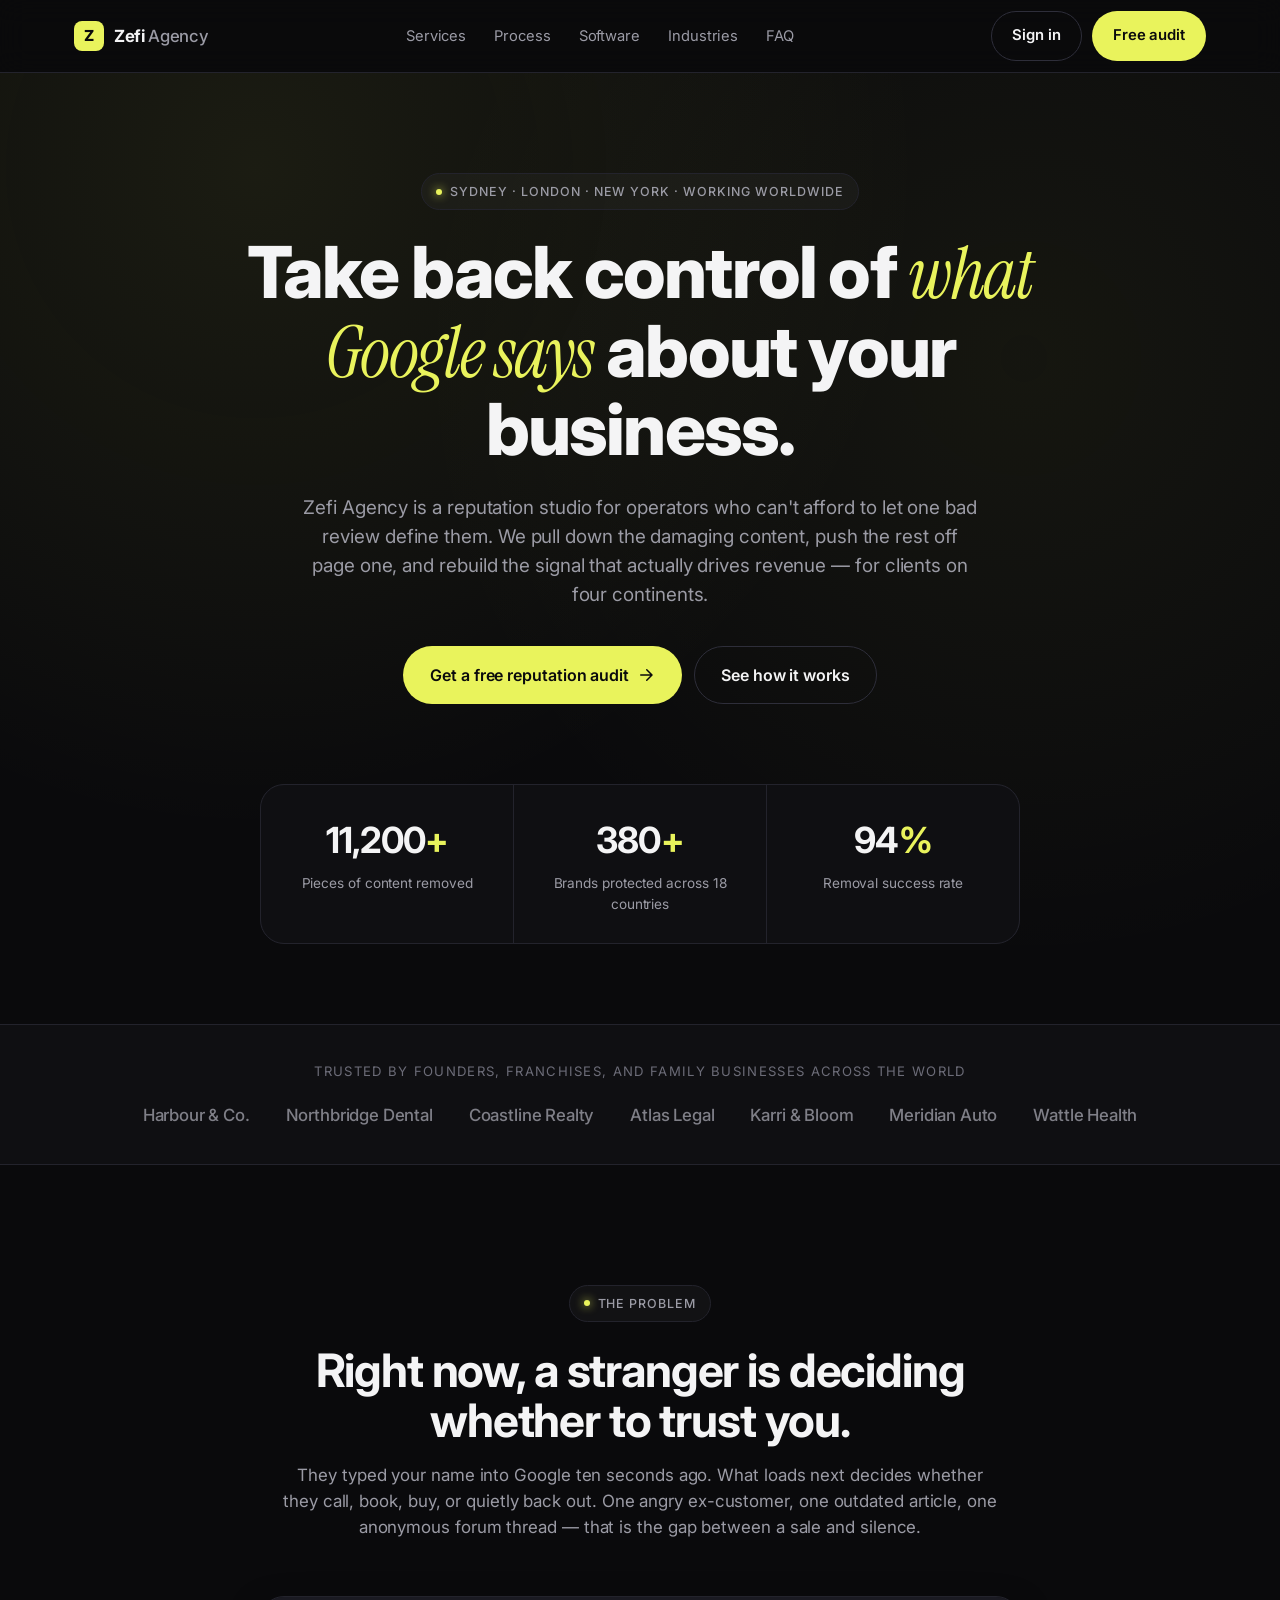
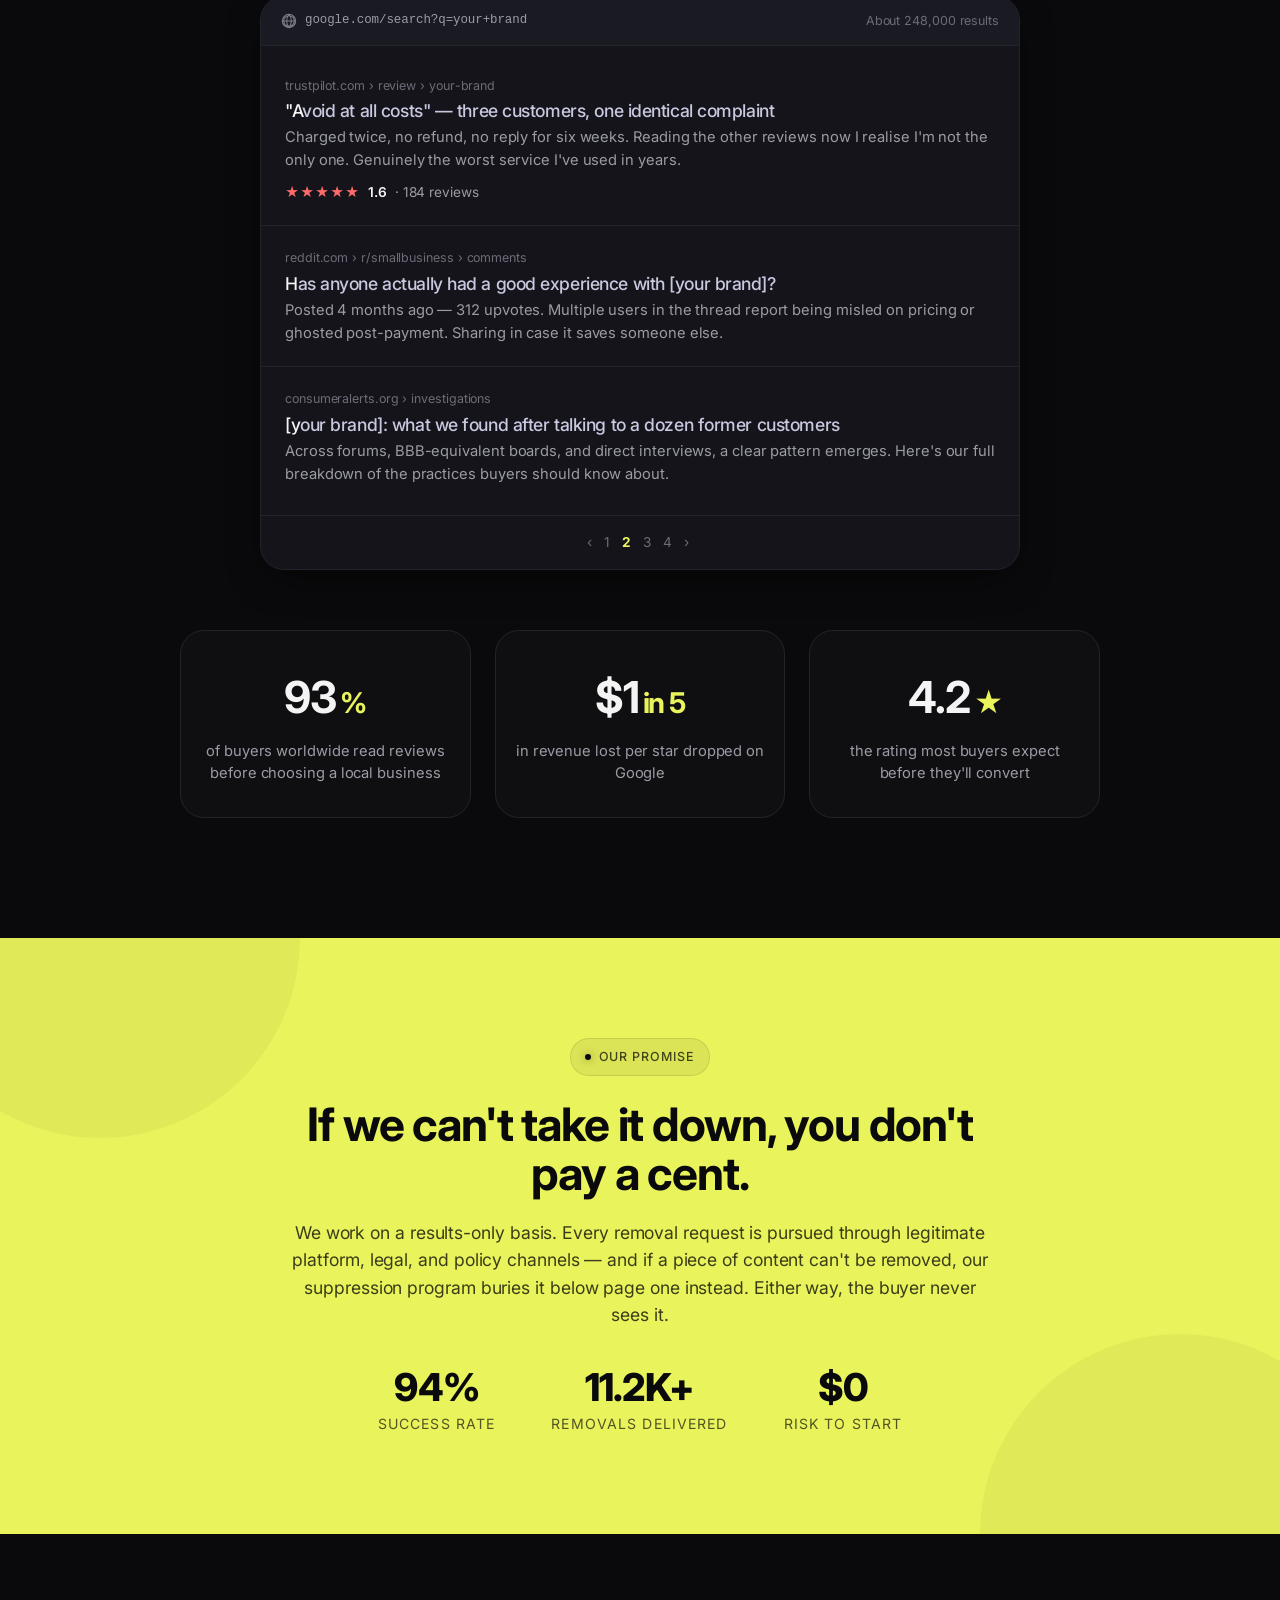
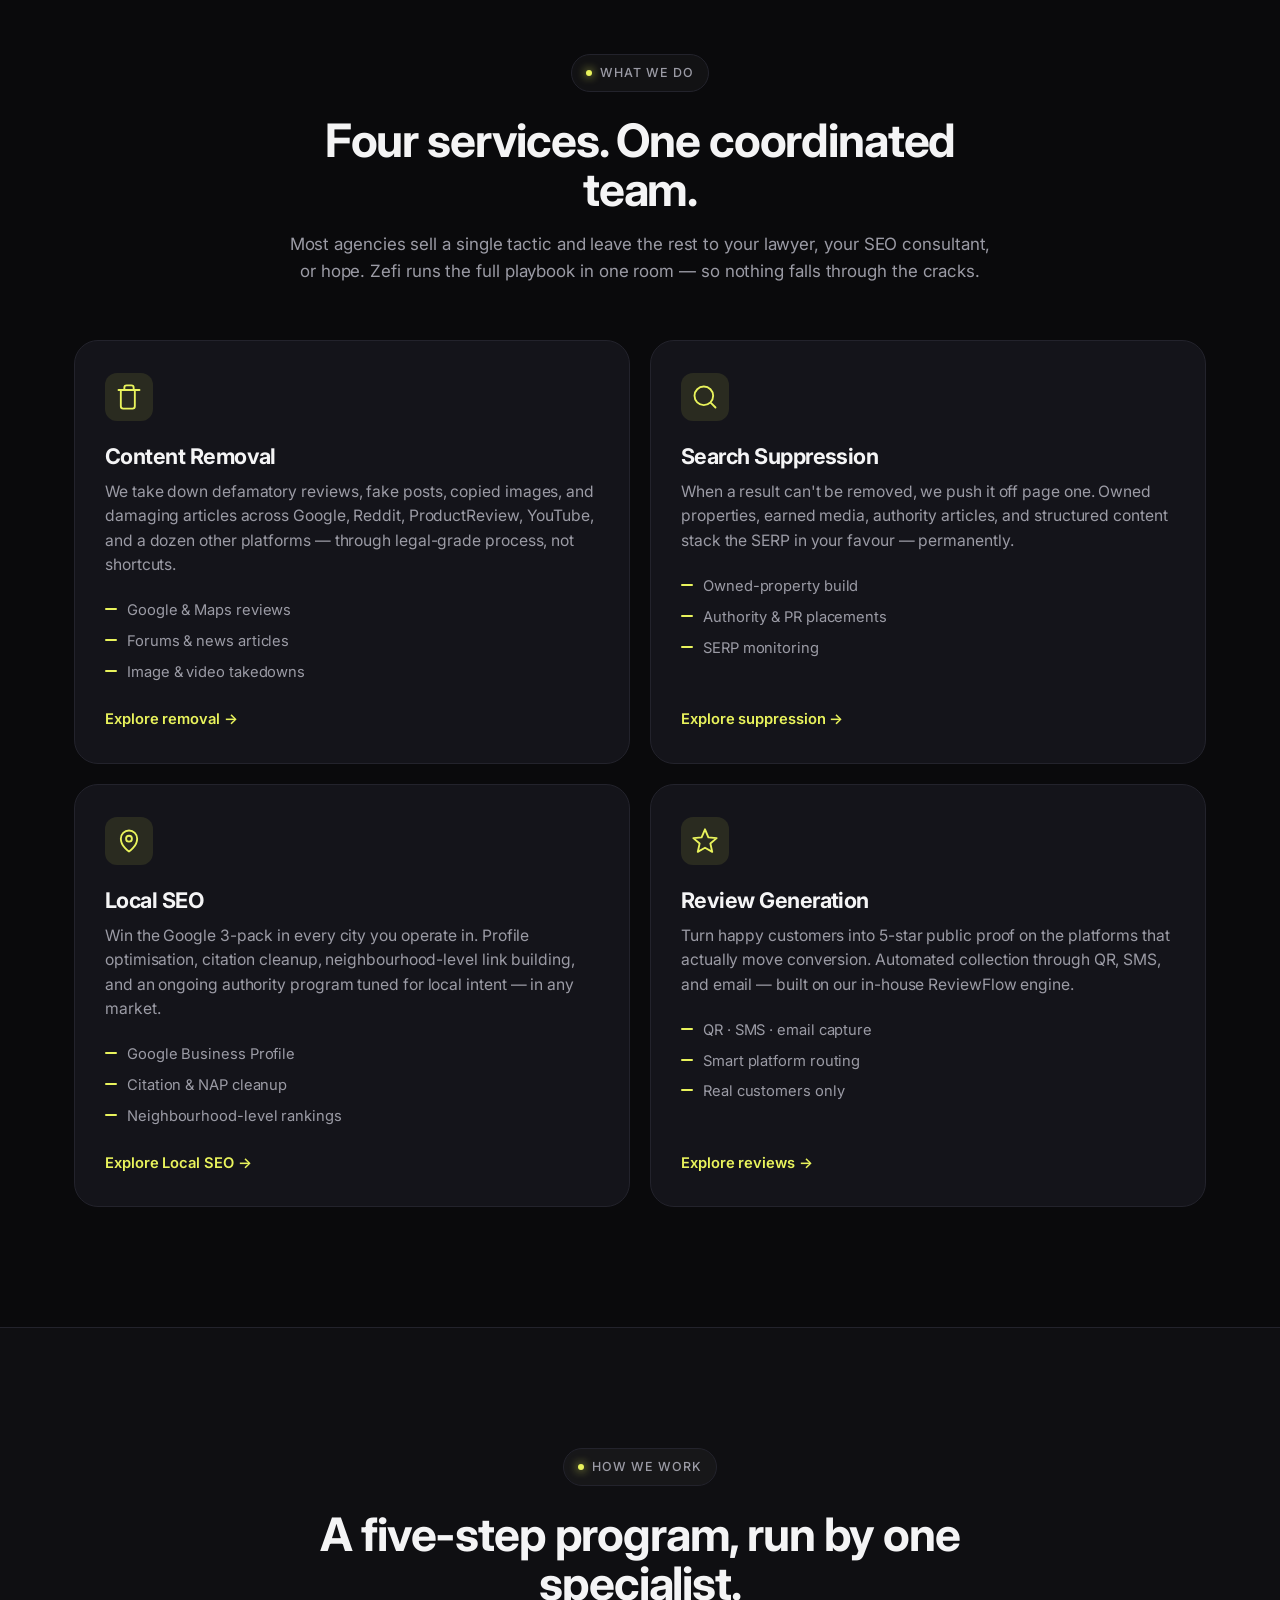
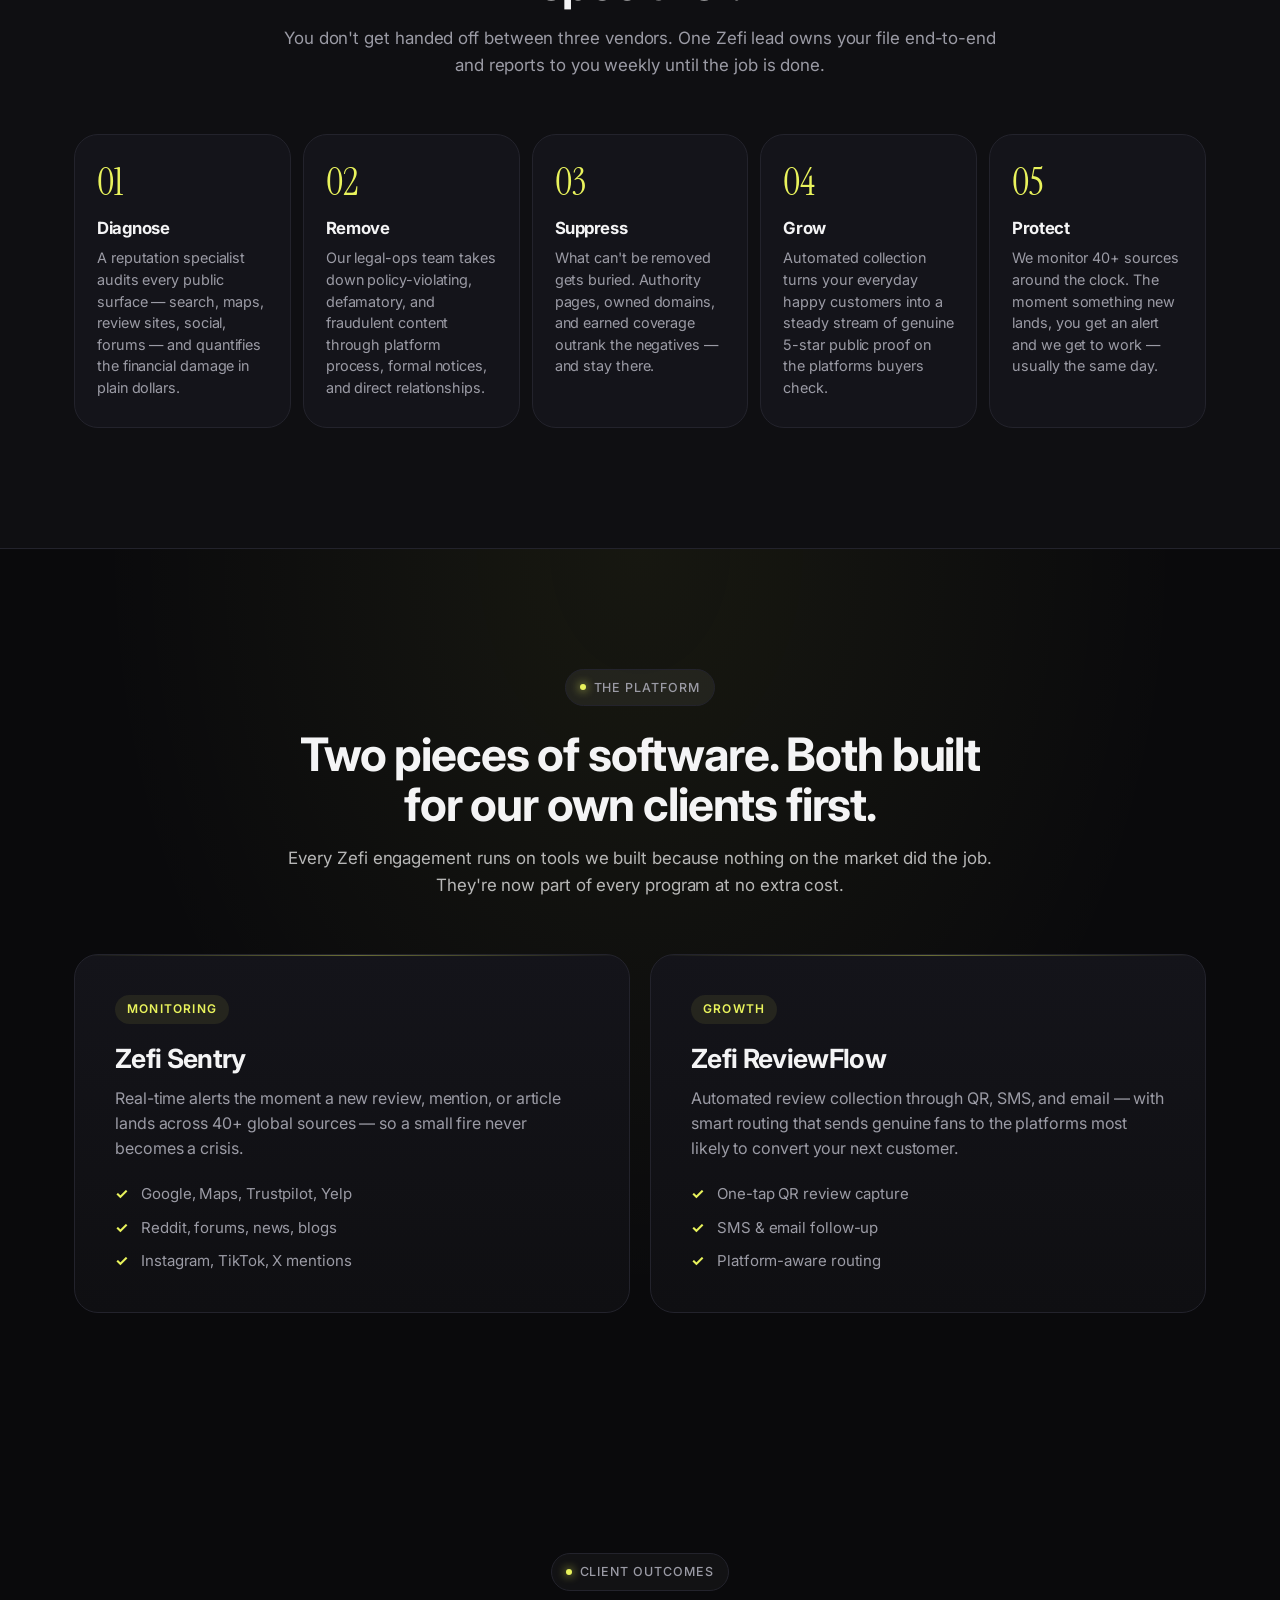
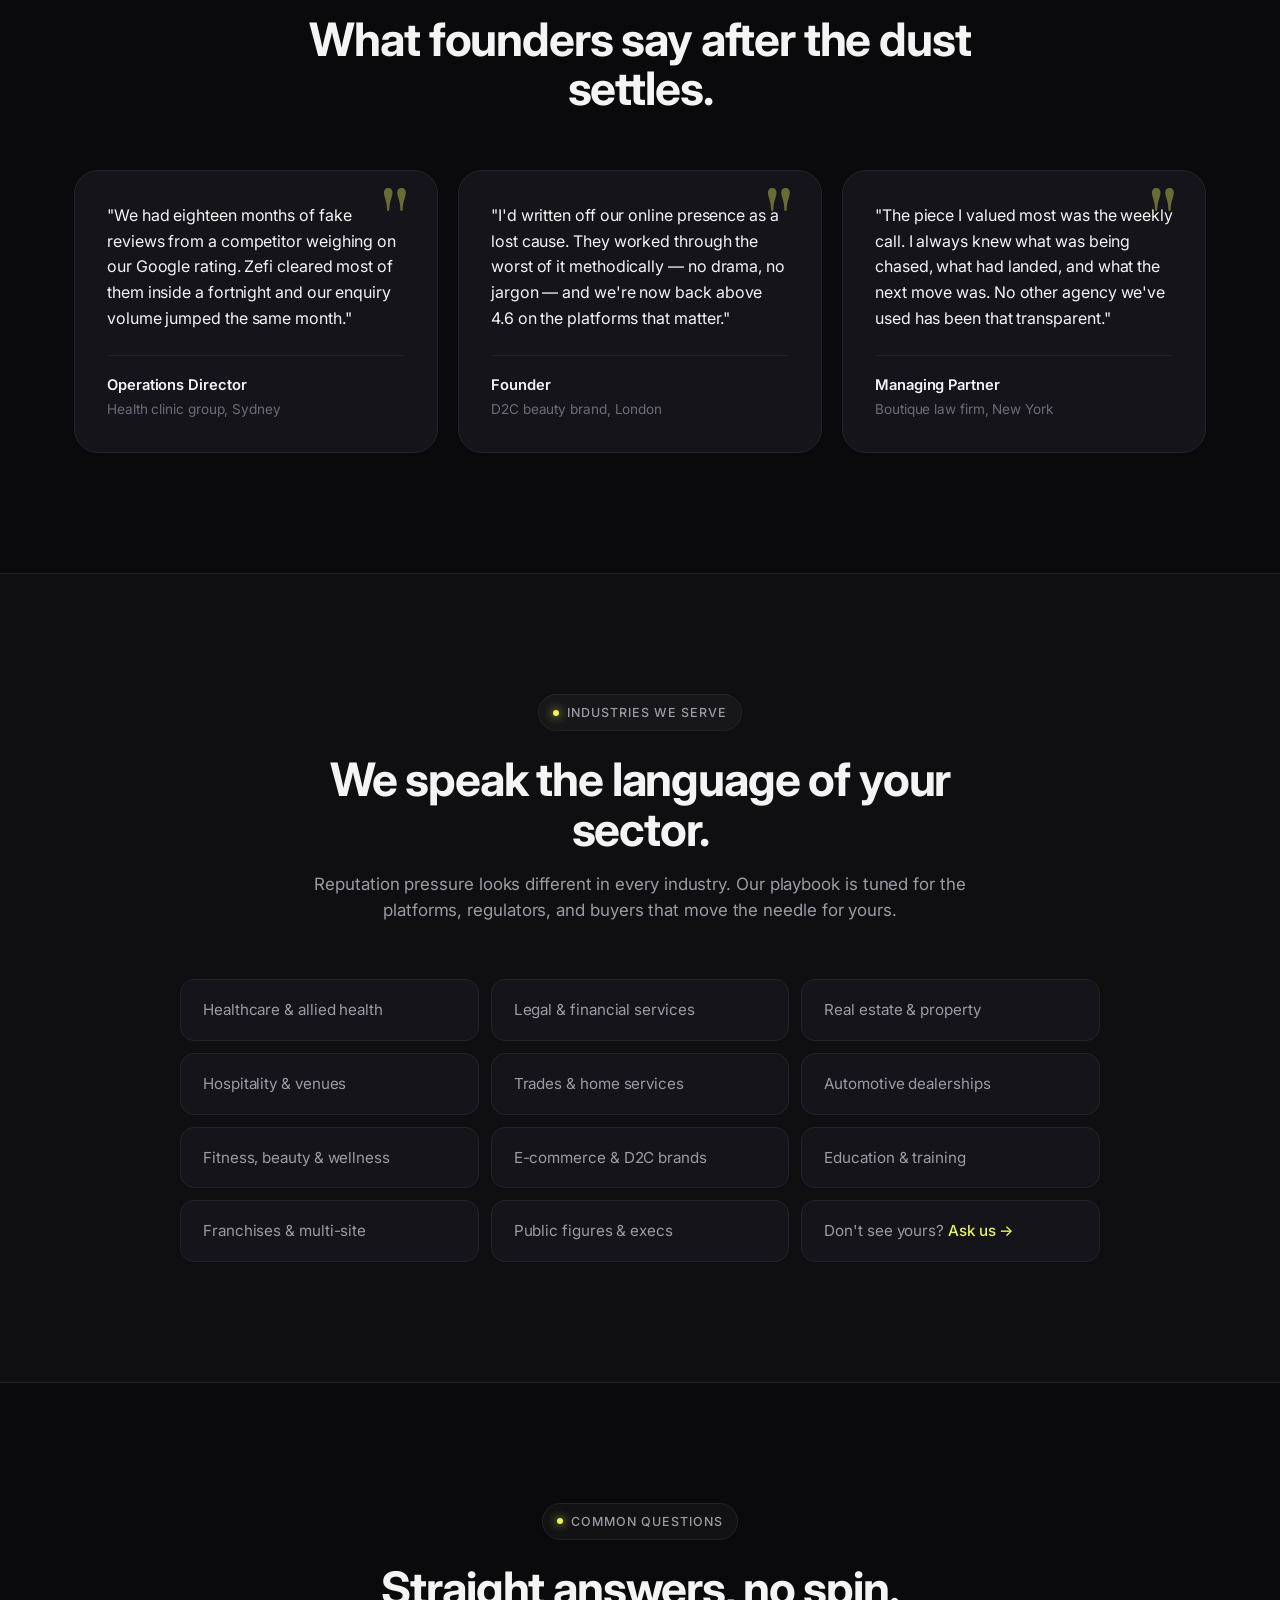
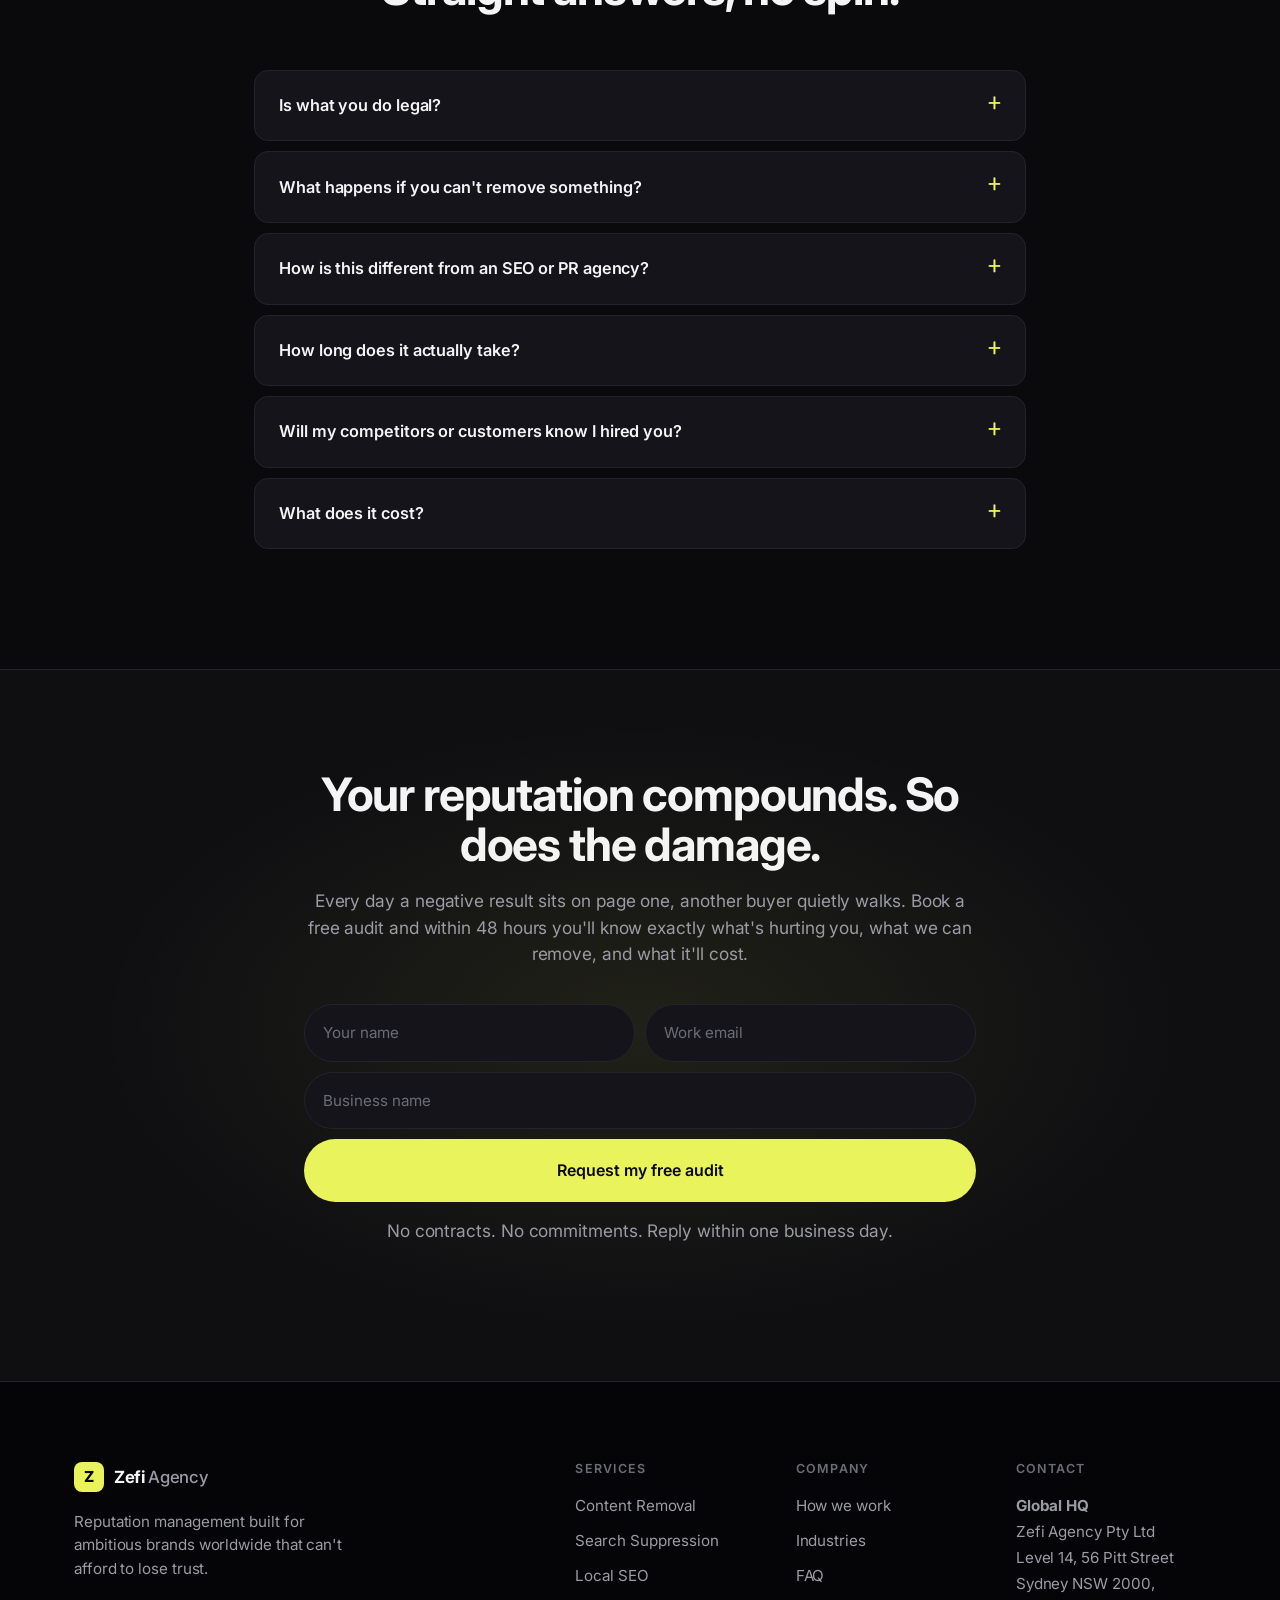
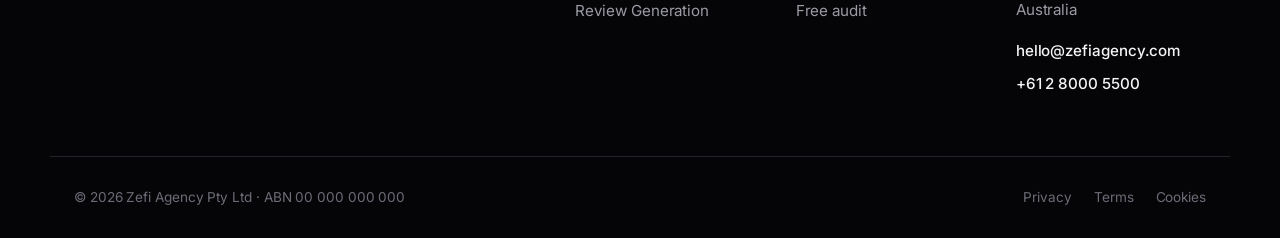
==== index.html @ 8298fd1f "Initial commit: Zefi Agency landing page Co-authored-by: Cursor <cursoragent@cursor.com>" ====
<!DOCTYPE html>
<html lang="en">
<head>
  <meta charset="UTF-8" />
  <meta name="viewport" content="width=device-width, initial-scale=1.0" />
  <title>Zefi Agency — Online Reputation Management Worldwide</title>
  <meta name="description" content="Zefi Agency removes harmful content, suppresses negative search results, and helps brands worldwide grow the trust that drives revenue. Sydney HQ, global reach." />
  <meta property="og:title" content="Zefi Agency — Reputation Management" />
  <meta property="og:description" content="Remove. Suppress. Grow. Reputation management built for ambitious brands worldwide." />
  <meta name="theme-color" content="#0b0b0d" />
  <link rel="icon" type="image/svg+xml" href="data:image/svg+xml,%3Csvg xmlns='http://www.w3.org/2000/svg' viewBox='0 0 100 100'%3E%3Crect width='100' height='100' rx='22' fill='%23E9F35C'/%3E%3Ctext x='50%25' y='58%25' text-anchor='middle' font-family='Inter,Arial' font-size='58' font-weight='800' fill='%230b0b0d'%3EZ%3C/text%3E%3C/svg%3E" />
  <link rel="preconnect" href="https://fonts.googleapis.com" />
  <link rel="preconnect" href="https://fonts.gstatic.com" crossorigin />
  <link href="https://fonts.googleapis.com/css2?family=Inter:wght@300;400;500;600;700;800;900&family=Instrument+Serif:ital@0;1&display=swap" rel="stylesheet" />
  <link rel="stylesheet" href="styles.css" />
</head>
<body>

  <!-- ============== NAV ============== -->
  <header class="nav">
    <div class="container nav__inner">
      <a href="#top" class="brand" aria-label="Zefi Agency home">
        <span class="brand__mark">Z</span>
        <span class="brand__name">Zefi <span>Agency</span></span>
      </a>
      <nav class="nav__links" aria-label="Primary">
        <a href="#services">Services</a>
        <a href="#process">Process</a>
        <a href="#software">Software</a>
        <a href="#industries">Industries</a>
        <a href="#faq">FAQ</a>
      </nav>
      <div class="nav__cta">
        <a href="#audit" class="btn btn--ghost">Sign in</a>
        <a href="#audit" class="btn btn--primary">Free audit</a>
      </div>
      <button class="nav__burger" aria-label="Open menu" id="burger">
        <span></span><span></span><span></span>
      </button>
    </div>
  </header>

  <!-- ============== HERO ============== -->
  <section id="top" class="hero">
    <div class="hero__bg" aria-hidden="true"></div>
    <div class="container hero__inner">
      <div class="eyebrow">
        <span class="dot"></span> Sydney · London · New York · Working worldwide
      </div>
      <h1 class="hero__title">
        Take back control of <em>what Google says</em> about your business.
      </h1>
      <p class="hero__sub">
        Zefi Agency is a reputation studio for operators who can't afford to
        let one bad review define them. We pull down the damaging content,
        push the rest off page one, and rebuild the signal that actually
        drives revenue — for clients on four continents.
      </p>
      <div class="hero__ctas">
        <a href="#audit" class="btn btn--primary btn--lg">
          Get a free reputation audit
          <svg width="18" height="18" viewBox="0 0 24 24" fill="none"><path d="M5 12h14M13 5l7 7-7 7" stroke="currentColor" stroke-width="2" stroke-linecap="round" stroke-linejoin="round"/></svg>
        </a>
        <a href="#process" class="btn btn--ghost btn--lg">See how it works</a>
      </div>

      <div class="hero__stats">
        <div class="stat">
          <div class="stat__num">11,200<span>+</span></div>
          <div class="stat__label">Pieces of content removed</div>
        </div>
        <div class="stat">
          <div class="stat__num">380<span>+</span></div>
          <div class="stat__label">Brands protected across 18 countries</div>
        </div>
        <div class="stat">
          <div class="stat__num">94<span>%</span></div>
          <div class="stat__label">Removal success rate</div>
        </div>
      </div>
    </div>
  </section>

  <!-- ============== TRUST BAR ============== -->
  <section class="logos" aria-label="Featured clients">
    <div class="container">
      <p class="logos__label">Trusted by founders, franchises, and family businesses across the world</p>
      <div class="logos__row">
        <span>Harbour &amp; Co.</span>
        <span>Northbridge Dental</span>
        <span>Coastline Realty</span>
        <span>Atlas Legal</span>
        <span>Karri &amp; Bloom</span>
        <span>Meridian Auto</span>
        <span>Wattle Health</span>
      </div>
    </div>
  </section>

  <!-- ============== PROBLEM ============== -->
  <section class="problem">
    <div class="container">
      <div class="section-head">
        <div class="eyebrow"><span class="dot"></span> The problem</div>
        <h2>Right now, a stranger is deciding whether to trust you.</h2>
        <p class="section-head__sub">
          They typed your name into Google ten seconds ago. What loads next
          decides whether they call, book, buy, or quietly back out. One angry
          ex-customer, one outdated article, one anonymous forum thread — that
          is the gap between a sale and silence.
        </p>
      </div>

      <!-- Mock Google search card -->
      <div class="serp" role="img" aria-label="Mock Google search result">
        <div class="serp__bar">
          <div class="serp__url">
            <svg width="16" height="16" viewBox="0 0 24 24" fill="none"><path d="M12 2a10 10 0 100 20 10 10 0 000-20zm0 18a8 8 0 110-16 8 8 0 010 16zM2 12h20M12 2a16 16 0 010 20M12 2a16 16 0 000 20" stroke="#7d7d85" stroke-width="1.6"/></svg>
            google.com/search?q=your+brand
          </div>
          <div class="serp__count">About 248,000 results</div>
        </div>
        <ul class="serp__results">
          <li>
            <div class="serp__crumb">trustpilot.com › review › your-brand</div>
            <h4 class="serp__title">"Avoid at all costs" — three customers, one identical complaint</h4>
            <p class="serp__snippet">Charged twice, no refund, no reply for six weeks. Reading the other reviews now I realise I'm not the only one. Genuinely the worst service I've used in years.</p>
            <div class="serp__rating">
              <span class="stars">★★★★★</span>
              <span class="rating">1.6</span>
              <span>· 184 reviews</span>
            </div>
          </li>
          <li>
            <div class="serp__crumb">reddit.com › r/smallbusiness › comments</div>
            <h4 class="serp__title">Has anyone actually had a good experience with [your brand]?</h4>
            <p class="serp__snippet">Posted 4 months ago — 312 upvotes. Multiple users in the thread report being misled on pricing or ghosted post-payment. Sharing in case it saves someone else.</p>
          </li>
          <li>
            <div class="serp__crumb">consumeralerts.org › investigations</div>
            <h4 class="serp__title">[your brand]: what we found after talking to a dozen former customers</h4>
            <p class="serp__snippet">Across forums, BBB-equivalent boards, and direct interviews, a clear pattern emerges. Here's our full breakdown of the practices buyers should know about.</p>
          </li>
        </ul>
        <div class="serp__pager">‹ 1 <strong>2</strong> 3 4 ›</div>
      </div>

      <div class="problem__facts">
        <div class="fact">
          <div class="fact__num">93<span>%</span></div>
          <div class="fact__label">of buyers worldwide read reviews before choosing a local business</div>
        </div>
        <div class="fact">
          <div class="fact__num">$1<span>in 5</span></div>
          <div class="fact__label">in revenue lost per star dropped on Google</div>
        </div>
        <div class="fact">
          <div class="fact__num">4.2<span>★</span></div>
          <div class="fact__label">the rating most buyers expect before they'll convert</div>
        </div>
      </div>
    </div>
  </section>

  <!-- ============== GUARANTEE ============== -->
  <section class="guarantee">
    <div class="container guarantee__inner">
      <div class="eyebrow eyebrow--light"><span class="dot"></span> Our promise</div>
      <h2>If we can't take it down, you don't pay a cent.</h2>
      <p>
        We work on a results-only basis. Every removal request is pursued
        through legitimate platform, legal, and policy channels — and if a
        piece of content can't be removed, our suppression program buries it
        below page one instead. Either way, the buyer never sees it.
      </p>
      <div class="guarantee__stats">
        <div><strong>94%</strong><span>Success rate</span></div>
        <div><strong>11.2K+</strong><span>Removals delivered</span></div>
        <div><strong>$0</strong><span>Risk to start</span></div>
      </div>
    </div>
  </section>

  <!-- ============== SERVICES ============== -->
  <section id="services" class="services">
    <div class="container">
      <div class="section-head">
        <div class="eyebrow"><span class="dot"></span> What we do</div>
        <h2>Four services. One coordinated team.</h2>
        <p class="section-head__sub">
          Most agencies sell a single tactic and leave the rest to your
          lawyer, your SEO consultant, or hope. Zefi runs the full playbook in
          one room — so nothing falls through the cracks.
        </p>
      </div>

      <div class="grid services__grid">
        <article class="card service">
          <div class="card__icon">
            <svg width="28" height="28" viewBox="0 0 24 24" fill="none"><path d="M3 6h18M8 6V4a2 2 0 012-2h4a2 2 0 012 2v2m1 0v14a2 2 0 01-2 2H7a2 2 0 01-2-2V6h14z" stroke="currentColor" stroke-width="1.6" stroke-linecap="round" stroke-linejoin="round"/></svg>
          </div>
          <h3>Content Removal</h3>
          <p>
            We take down defamatory reviews, fake posts, copied images, and
            damaging articles across Google, Reddit, ProductReview, YouTube,
            and a dozen other platforms — through legal-grade process, not
            shortcuts.
          </p>
          <ul class="service__bullets">
            <li>Google &amp; Maps reviews</li>
            <li>Forums &amp; news articles</li>
            <li>Image &amp; video takedowns</li>
          </ul>
          <a href="#audit" class="card__link">Explore removal →</a>
        </article>

        <article class="card service">
          <div class="card__icon">
            <svg width="28" height="28" viewBox="0 0 24 24" fill="none"><path d="M21 21l-4.35-4.35M11 19a8 8 0 110-16 8 8 0 010 16z" stroke="currentColor" stroke-width="1.6" stroke-linecap="round"/></svg>
          </div>
          <h3>Search Suppression</h3>
          <p>
            When a result can't be removed, we push it off page one. Owned
            properties, earned media, authority articles, and structured
            content stack the SERP in your favour — permanently.
          </p>
          <ul class="service__bullets">
            <li>Owned-property build</li>
            <li>Authority &amp; PR placements</li>
            <li>SERP monitoring</li>
          </ul>
          <a href="#audit" class="card__link">Explore suppression →</a>
        </article>

        <article class="card service">
          <div class="card__icon">
            <svg width="28" height="28" viewBox="0 0 24 24" fill="none"><path d="M12 21s-7-4.5-7-11a7 7 0 0114 0c0 6.5-7 11-7 11z" stroke="currentColor" stroke-width="1.6" stroke-linejoin="round"/><circle cx="12" cy="10" r="2.5" stroke="currentColor" stroke-width="1.6"/></svg>
          </div>
          <h3>Local SEO</h3>
          <p>
            Win the Google 3-pack in every city you operate in. Profile
            optimisation, citation cleanup, neighbourhood-level link building,
            and an ongoing authority program tuned for local intent — in any
            market.
          </p>
          <ul class="service__bullets">
            <li>Google Business Profile</li>
            <li>Citation &amp; NAP cleanup</li>
            <li>Neighbourhood-level rankings</li>
          </ul>
          <a href="#audit" class="card__link">Explore Local SEO →</a>
        </article>

        <article class="card service">
          <div class="card__icon">
            <svg width="28" height="28" viewBox="0 0 24 24" fill="none"><path d="M12 2l2.9 6.9 7.1.6-5.4 4.7 1.6 7.1L12 17.8 5.8 21.3l1.6-7.1L2 9.5l7.1-.6L12 2z" stroke="currentColor" stroke-width="1.6" stroke-linejoin="round"/></svg>
          </div>
          <h3>Review Generation</h3>
          <p>
            Turn happy customers into 5-star public proof on the platforms
            that actually move conversion. Automated collection through QR,
            SMS, and email — built on our in-house ReviewFlow engine.
          </p>
          <ul class="service__bullets">
            <li>QR · SMS · email capture</li>
            <li>Smart platform routing</li>
            <li>Real customers only</li>
          </ul>
          <a href="#audit" class="card__link">Explore reviews →</a>
        </article>
      </div>
    </div>
  </section>

  <!-- ============== PROCESS ============== -->
  <section id="process" class="process">
    <div class="container">
      <div class="section-head">
        <div class="eyebrow"><span class="dot"></span> How we work</div>
        <h2>A five-step program, run by one specialist.</h2>
        <p class="section-head__sub">
          You don't get handed off between three vendors. One Zefi lead owns
          your file end-to-end and reports to you weekly until the job is
          done.
        </p>
      </div>

      <ol class="steps">
        <li class="step">
          <div class="step__num">01</div>
          <h3>Diagnose</h3>
          <p>A reputation specialist audits every public surface — search, maps, review sites, social, forums — and quantifies the financial damage in plain dollars.</p>
        </li>
        <li class="step">
          <div class="step__num">02</div>
          <h3>Remove</h3>
          <p>Our legal-ops team takes down policy-violating, defamatory, and fraudulent content through platform process, formal notices, and direct relationships.</p>
        </li>
        <li class="step">
          <div class="step__num">03</div>
          <h3>Suppress</h3>
          <p>What can't be removed gets buried. Authority pages, owned domains, and earned coverage outrank the negatives — and stay there.</p>
        </li>
        <li class="step">
          <div class="step__num">04</div>
          <h3>Grow</h3>
          <p>Automated collection turns your everyday happy customers into a steady stream of genuine 5-star public proof on the platforms buyers check.</p>
        </li>
        <li class="step">
          <div class="step__num">05</div>
          <h3>Protect</h3>
          <p>We monitor 40+ sources around the clock. The moment something new lands, you get an alert and we get to work — usually the same day.</p>
        </li>
      </ol>
    </div>
  </section>

  <!-- ============== SOFTWARE ============== -->
  <section id="software" class="software">
    <div class="container">
      <div class="section-head section-head--light">
        <div class="eyebrow eyebrow--light"><span class="dot"></span> The platform</div>
        <h2>Two pieces of software. Both built for our own clients first.</h2>
        <p class="section-head__sub">
          Every Zefi engagement runs on tools we built because nothing on the
          market did the job. They're now part of every program at no extra
          cost.
        </p>
      </div>

      <div class="grid software__grid">
        <article class="soft-card">
          <div class="soft-card__tag">Monitoring</div>
          <h3>Zefi Sentry</h3>
          <p>
            Real-time alerts the moment a new review, mention, or article
            lands across 40+ global sources — so a small fire never becomes
            a crisis.
          </p>
          <ul>
            <li>Google, Maps, Trustpilot, Yelp</li>
            <li>Reddit, forums, news, blogs</li>
            <li>Instagram, TikTok, X mentions</li>
          </ul>
        </article>
        <article class="soft-card">
          <div class="soft-card__tag">Growth</div>
          <h3>Zefi ReviewFlow</h3>
          <p>
            Automated review collection through QR, SMS, and email — with smart
            routing that sends genuine fans to the platforms most likely to
            convert your next customer.
          </p>
          <ul>
            <li>One-tap QR review capture</li>
            <li>SMS &amp; email follow-up</li>
            <li>Platform-aware routing</li>
          </ul>
        </article>
      </div>
    </div>
  </section>

  <!-- ============== TESTIMONIALS ============== -->
  <section class="testimonials">
    <div class="container">
      <div class="section-head">
        <div class="eyebrow"><span class="dot"></span> Client outcomes</div>
        <h2>What founders say after the dust settles.</h2>
      </div>

      <div class="grid testimonials__grid">
        <figure class="quote">
          <blockquote>
            "We had eighteen months of fake reviews from a competitor weighing
            on our Google rating. Zefi cleared most of them inside a fortnight
            and our enquiry volume jumped the same month."
          </blockquote>
          <figcaption>
            <strong>Operations Director</strong>
            <span>Health clinic group, Sydney</span>
          </figcaption>
        </figure>
        <figure class="quote">
          <blockquote>
            "I'd written off our online presence as a lost cause. They worked
            through the worst of it methodically — no drama, no jargon — and
            we're now back above 4.6 on the platforms that matter."
          </blockquote>
          <figcaption>
            <strong>Founder</strong>
            <span>D2C beauty brand, London</span>
          </figcaption>
        </figure>
        <figure class="quote">
          <blockquote>
            "The piece I valued most was the weekly call. I always knew what
            was being chased, what had landed, and what the next move was. No
            other agency we've used has been that transparent."
          </blockquote>
          <figcaption>
            <strong>Managing Partner</strong>
            <span>Boutique law firm, New York</span>
          </figcaption>
        </figure>
      </div>
    </div>
  </section>

  <!-- ============== INDUSTRIES ============== -->
  <section id="industries" class="industries">
    <div class="container">
      <div class="section-head">
        <div class="eyebrow"><span class="dot"></span> Industries we serve</div>
        <h2>We speak the language of your sector.</h2>
        <p class="section-head__sub">
          Reputation pressure looks different in every industry. Our playbook
          is tuned for the platforms, regulators, and buyers that move the
          needle for yours.
        </p>
      </div>

      <div class="industries__grid">
        <div class="ind">Healthcare &amp; allied health</div>
        <div class="ind">Legal &amp; financial services</div>
        <div class="ind">Real estate &amp; property</div>
        <div class="ind">Hospitality &amp; venues</div>
        <div class="ind">Trades &amp; home services</div>
        <div class="ind">Automotive dealerships</div>
        <div class="ind">Fitness, beauty &amp; wellness</div>
        <div class="ind">E-commerce &amp; D2C brands</div>
        <div class="ind">Education &amp; training</div>
        <div class="ind">Franchises &amp; multi-site</div>
        <div class="ind">Public figures &amp; execs</div>
        <div class="ind">Don't see yours? <a href="#audit">Ask us →</a></div>
      </div>
    </div>
  </section>

  <!-- ============== FAQ ============== -->
  <section id="faq" class="faq">
    <div class="container faq__inner">
      <div class="section-head">
        <div class="eyebrow"><span class="dot"></span> Common questions</div>
        <h2>Straight answers, no spin.</h2>
      </div>

      <div class="faq__list">
        <details>
          <summary>Is what you do legal?</summary>
          <p>
            Yes. Every removal is pursued through legitimate channels —
            platform policy, defamation law, copyright notices, and direct
            platform relationships. We never use mass flagging, bots, or
            anything that could put your accounts at risk.
          </p>
        </details>
        <details>
          <summary>What happens if you can't remove something?</summary>
          <p>
            If a removal isn't successful, you don't pay for that piece. For
            content that can't legally come down — a legitimate news article,
            for example — our suppression program pushes it below page one so
            buyers in practice never see it. You're covered either way.
          </p>
        </details>
        <details>
          <summary>How is this different from an SEO or PR agency?</summary>
          <p>
            SEO agencies suppress. PR firms generate coverage. Lawyers send
            takedown notices. We do all three — under one roof, in one
            program, with one specialist owning your file. No handoffs, no
            blame games, no cracks for problems to fall through.
          </p>
        </details>
        <details>
          <summary>How long does it actually take?</summary>
          <p>
            Most Google reviews come down within 0–10 days. Reddit and forum
            content typically resolves in 0–14 days. Suppression begins moving
            within 30 days and locks in over 60–90 days. Genuine emergencies
            get a same-day response.
          </p>
        </details>
        <details>
          <summary>Will my competitors or customers know I hired you?</summary>
          <p>
            No. Every engagement is confidential. Removed content simply
            disappears, suppressed links fall off page one, and the new
            positive content reads as organic third-party coverage. There's
            no public trail tying the result back to a campaign.
          </p>
        </details>
        <details>
          <summary>What does it cost?</summary>
          <p>
            Removal is priced per successful takedown — you only pay for what
            actually comes down. Ongoing reputation programs are scoped
            monthly based on volume and risk. Every engagement starts with a
            free audit so you see the work and the price before you commit.
          </p>
        </details>
      </div>
    </div>
  </section>

  <!-- ============== CTA ============== -->
  <section id="audit" class="cta">
    <div class="container cta__inner">
      <h2>Your reputation compounds. So does the damage.</h2>
      <p>
        Every day a negative result sits on page one, another buyer quietly
        walks. Book a free audit and within 48 hours you'll know exactly
        what's hurting you, what we can remove, and what it'll cost.
      </p>
      <form class="cta__form" onsubmit="event.preventDefault(); this.querySelector('button').textContent='Sent — we\u2019ll be in touch'; this.querySelector('button').disabled = true;">
        <input type="text" placeholder="Your name" required />
        <input type="email" placeholder="Work email" required />
        <input type="text" placeholder="Business name" required />
        <button type="submit" class="btn btn--primary btn--lg">Request my free audit</button>
      </form>
      <p class="cta__fineprint">No contracts. No commitments. Reply within one business day.</p>
    </div>
  </section>

  <!-- ============== FOOTER ============== -->
  <footer class="footer">
    <div class="container footer__inner">
      <div class="footer__brand">
        <a href="#top" class="brand">
          <span class="brand__mark">Z</span>
          <span class="brand__name">Zefi <span>Agency</span></span>
        </a>
        <p>
          Reputation management built for ambitious brands worldwide that
          can't afford to lose trust.
        </p>
      </div>

      <div class="footer__cols">
        <div>
          <h4>Services</h4>
          <ul>
            <li><a href="#services">Content Removal</a></li>
            <li><a href="#services">Search Suppression</a></li>
            <li><a href="#services">Local SEO</a></li>
            <li><a href="#services">Review Generation</a></li>
          </ul>
        </div>
        <div>
          <h4>Company</h4>
          <ul>
            <li><a href="#process">How we work</a></li>
            <li><a href="#industries">Industries</a></li>
            <li><a href="#faq">FAQ</a></li>
            <li><a href="#audit">Free audit</a></li>
          </ul>
        </div>
        <div>
          <h4>Contact</h4>
          <address>
            <strong>Global HQ</strong><br />
            Zefi Agency Pty Ltd<br />
            Level 14, 56 Pitt Street<br />
            Sydney NSW 2000, Australia
          </address>
          <ul class="footer__contact">
            <li><a href="mailto:hello@zefiagency.com">hello@zefiagency.com</a></li>
            <li><a href="tel:+61280005500">+61 2 8000 5500</a></li>
          </ul>
        </div>
      </div>
    </div>

    <div class="container footer__bottom">
      <span>© <span id="year"></span> Zefi Agency Pty Ltd · ABN 00 000 000 000</span>
      <div class="footer__legal">
        <a href="#">Privacy</a>
        <a href="#">Terms</a>
        <a href="#">Cookies</a>
      </div>
    </div>
  </footer>

  <script src="script.js" defer></script>
</body>
</html>
---- styles.css ----
/* ========== RESET & TOKENS ========== */
*,*::before,*::after { box-sizing: border-box; }
* { margin: 0; padding: 0; }
html { scroll-behavior: smooth; }
img,svg { display: block; max-width: 100%; }

:root {
  --bg:        #0a0a0c;
  --bg-2:      #0f0f12;
  --surface:   #14141a;
  --surface-2: #1a1a22;
  --border:    #23232c;
  --border-2:  #2e2e3a;
  --text:      #f4f4f5;
  --muted:     #9b9ba5;
  --muted-2:   #6c6c78;
  --accent:    #e9f35c;
  --accent-2:  #d6e045;
  --danger:    #ff6b6b;
  --radius:    16px;
  --radius-lg: 24px;
  --container: 1180px;
  --shadow:    0 12px 40px -12px rgba(0,0,0,.7);
  --shadow-glow: 0 0 80px -20px rgba(233,243,92,.35);
}

html, body {
  background: var(--bg);
  color: var(--text);
  font-family: 'Inter', -apple-system, BlinkMacSystemFont, 'Segoe UI', sans-serif;
  font-size: 16px;
  line-height: 1.55;
  -webkit-font-smoothing: antialiased;
  -moz-osx-font-smoothing: grayscale;
  letter-spacing: -0.005em;
}

a { color: inherit; text-decoration: none; }
a:hover { color: var(--accent); }
ul,ol { list-style: none; }
button { font: inherit; cursor: pointer; border: none; background: none; color: inherit; }

.container {
  width: 100%;
  max-width: var(--container);
  margin: 0 auto;
  padding: 0 24px;
}

/* ========== TYPOGRAPHY ========== */
h1,h2,h3,h4 {
  font-weight: 700;
  letter-spacing: -0.025em;
  line-height: 1.08;
}
h1 { font-size: clamp(2.5rem, 5.6vw, 4.6rem); font-weight: 800; }
h2 { font-size: clamp(2rem, 3.6vw, 3rem); }
h3 { font-size: 1.35rem; }
h4 { font-size: 1rem; font-weight: 600; }

em {
  font-family: 'Instrument Serif', serif;
  font-style: italic;
  font-weight: 400;
  color: var(--accent);
  letter-spacing: -0.02em;
}

.eyebrow {
  display: inline-flex;
  align-items: center;
  gap: 8px;
  font-size: 0.78rem;
  font-weight: 500;
  letter-spacing: 0.08em;
  text-transform: uppercase;
  color: var(--muted);
  background: rgba(255,255,255,0.03);
  border: 1px solid var(--border);
  padding: 8px 14px;
  border-radius: 999px;
  margin-bottom: 24px;
}
.eyebrow--light { background: rgba(255,255,255,0.06); }
.dot {
  width: 6px; height: 6px; border-radius: 50%;
  background: var(--accent);
  box-shadow: 0 0 10px var(--accent);
}

.section-head { max-width: 720px; margin: 0 auto 56px; text-align: center; }
.section-head h2 { margin-bottom: 16px; }
.section-head__sub { color: var(--muted); font-size: 1.06rem; }
.section-head--light h2 { color: var(--text); }
.section-head--light .section-head__sub { color: rgba(255,255,255,0.7); }

/* ========== BUTTONS ========== */
.btn {
  display: inline-flex;
  align-items: center;
  justify-content: center;
  gap: 8px;
  padding: 12px 20px;
  border-radius: 999px;
  font-weight: 600;
  font-size: 0.93rem;
  border: 1px solid transparent;
  transition: all .2s ease;
  white-space: nowrap;
}
.btn--lg { padding: 16px 26px; font-size: 1rem; }
.btn--primary {
  background: var(--accent);
  color: #0a0a0c;
}
.btn--primary:hover { background: var(--accent-2); color: #0a0a0c; transform: translateY(-1px); }
.btn--ghost {
  background: transparent;
  color: var(--text);
  border-color: var(--border-2);
}
.btn--ghost:hover { border-color: var(--accent); color: var(--accent); }

/* ========== NAV ========== */
.nav {
  position: sticky;
  top: 0;
  z-index: 50;
  background: rgba(10,10,12,0.7);
  backdrop-filter: saturate(180%) blur(14px);
  -webkit-backdrop-filter: saturate(180%) blur(14px);
  border-bottom: 1px solid var(--border);
}
.nav__inner {
  display: flex;
  align-items: center;
  justify-content: space-between;
  height: 72px;
  gap: 24px;
}
.brand {
  display: inline-flex;
  align-items: center;
  gap: 10px;
  font-weight: 700;
  letter-spacing: -0.02em;
}
.brand:hover { color: inherit; }
.brand__mark {
  width: 30px; height: 30px;
  display: grid; place-items: center;
  background: var(--accent);
  color: #0a0a0c;
  font-weight: 800;
  border-radius: 8px;
  font-size: 0.95rem;
}
.brand__name { font-size: 1.05rem; }
.brand__name span { color: var(--muted); font-weight: 500; }

.nav__links {
  display: flex; gap: 28px;
  font-size: 0.92rem;
  color: var(--muted);
}
.nav__links a:hover { color: var(--text); }

.nav__cta { display: flex; gap: 10px; align-items: center; }

.nav__burger {
  display: none;
  flex-direction: column;
  gap: 5px;
  padding: 8px;
}
.nav__burger span {
  width: 22px; height: 2px;
  background: var(--text);
  border-radius: 2px;
  transition: .2s;
}

@media (max-width: 880px) {
  .nav__links { display: none; }
  .nav__cta .btn--ghost { display: none; }
}
@media (max-width: 560px) {
  .nav__cta { display: none; }
  .nav__burger { display: flex; }
  .nav__links.open {
    display: flex;
    position: absolute;
    top: 72px; left: 0; right: 0;
    flex-direction: column;
    gap: 0;
    background: var(--bg-2);
    border-bottom: 1px solid var(--border);
    padding: 8px 0;
  }
  .nav__links.open a {
    padding: 14px 24px;
    border-top: 1px solid var(--border);
  }
}

/* ========== HERO ========== */
.hero {
  position: relative;
  padding: 100px 0 80px;
  overflow: hidden;
}
.hero__bg {
  position: absolute; inset: 0;
  background:
    radial-gradient(circle at 20% 10%, rgba(233,243,92,0.08), transparent 50%),
    radial-gradient(circle at 80% 30%, rgba(233,243,92,0.05), transparent 50%),
    linear-gradient(180deg, transparent 0%, var(--bg) 80%);
  pointer-events: none;
}
.hero__inner { position: relative; max-width: 920px; margin: 0 auto; text-align: center; }
.hero__title { margin-bottom: 24px; }
.hero__sub {
  font-size: 1.18rem;
  color: var(--muted);
  max-width: 680px;
  margin: 0 auto 36px;
}
.hero__ctas {
  display: flex; gap: 12px; justify-content: center; flex-wrap: wrap;
  margin-bottom: 80px;
}

.hero__stats {
  display: grid;
  grid-template-columns: repeat(3, 1fr);
  gap: 1px;
  background: var(--border);
  border: 1px solid var(--border);
  border-radius: var(--radius-lg);
  overflow: hidden;
  max-width: 760px;
  margin: 0 auto;
}
.stat { background: var(--bg-2); padding: 28px 20px; text-align: center; }
.stat__num {
  font-size: clamp(1.75rem, 3vw, 2.25rem);
  font-weight: 700;
  letter-spacing: -0.025em;
}
.stat__num span { color: var(--accent); }
.stat__label {
  margin-top: 4px;
  font-size: 0.85rem;
  color: var(--muted);
}

@media (max-width: 600px) {
  .hero__stats { grid-template-columns: 1fr; }
}

/* ========== LOGOS BAR ========== */
.logos {
  border-top: 1px solid var(--border);
  border-bottom: 1px solid var(--border);
  padding: 36px 0;
  background: var(--bg-2);
}
.logos__label {
  text-align: center;
  font-size: 0.82rem;
  color: var(--muted-2);
  text-transform: uppercase;
  letter-spacing: 0.1em;
  margin-bottom: 20px;
}
.logos__row {
  display: flex; flex-wrap: wrap; justify-content: center;
  gap: 36px;
  color: var(--muted);
  font-weight: 500;
  letter-spacing: -0.01em;
  opacity: 0.8;
}
.logos__row span { font-size: 1.05rem; }

/* ========== PROBLEM ========== */
.problem { padding: 120px 0; }

.serp {
  max-width: 760px;
  margin: 0 auto 60px;
  background: var(--surface);
  border: 1px solid var(--border);
  border-radius: var(--radius-lg);
  overflow: hidden;
  box-shadow: var(--shadow);
}
.serp__bar {
  display: flex; justify-content: space-between; align-items: center;
  padding: 14px 20px;
  background: var(--surface-2);
  border-bottom: 1px solid var(--border);
  font-size: 0.85rem;
  color: var(--muted);
  flex-wrap: wrap;
  gap: 8px;
}
.serp__url {
  display: inline-flex; align-items: center; gap: 8px;
  font-family: ui-monospace, 'SF Mono', Menlo, monospace;
  font-size: 0.78rem;
}
.serp__count { font-size: 0.78rem; color: var(--muted-2); }
.serp__results { padding: 8px 0; }
.serp__results li {
  padding: 22px 24px;
  border-bottom: 1px solid var(--border);
}
.serp__results li:last-child { border-bottom: 0; }
.serp__crumb {
  font-size: 0.78rem;
  color: var(--muted-2);
  margin-bottom: 6px;
}
.serp__title {
  color: #c8c8e0;
  font-size: 1.1rem;
  margin-bottom: 6px;
  font-weight: 500;
}
.serp__title:first-letter { color: var(--text); }
.serp__snippet {
  color: var(--muted);
  font-size: 0.92rem;
  line-height: 1.55;
}
.serp__rating {
  display: inline-flex; align-items: center; gap: 8px;
  margin-top: 10px;
  font-size: 0.85rem;
  color: var(--muted);
}
.stars { color: var(--danger); letter-spacing: 1px; }
.rating { color: var(--text); font-weight: 600; }
.serp__pager {
  text-align: center;
  padding: 16px;
  font-size: 0.85rem;
  color: var(--muted-2);
  letter-spacing: 4px;
  border-top: 1px solid var(--border);
}
.serp__pager strong { color: var(--accent); }

.problem__facts {
  display: grid;
  grid-template-columns: repeat(3, 1fr);
  gap: 24px;
  max-width: 920px;
  margin: 0 auto;
}
.fact {
  text-align: center;
  padding: 32px 20px;
  border: 1px solid var(--border);
  border-radius: var(--radius-lg);
  background: var(--bg-2);
}
.fact__num {
  font-size: clamp(2rem, 3.6vw, 2.75rem);
  font-weight: 700;
  letter-spacing: -0.025em;
  margin-bottom: 8px;
}
.fact__num span { color: var(--accent); font-size: 0.65em; margin-left: 4px; }
.fact__label { color: var(--muted); font-size: 0.92rem; }

@media (max-width: 720px) {
  .problem__facts { grid-template-columns: 1fr; }
}

/* ========== GUARANTEE ========== */
.guarantee {
  background: var(--accent);
  color: #0a0a0c;
  padding: 100px 0;
  position: relative;
  overflow: hidden;
}
.guarantee::before, .guarantee::after {
  content: '';
  position: absolute;
  width: 400px; height: 400px;
  border-radius: 50%;
  background: rgba(0,0,0,0.04);
  pointer-events: none;
}
.guarantee::before { top: -200px; left: -100px; }
.guarantee::after  { bottom: -200px; right: -100px; }
.guarantee__inner {
  position: relative;
  max-width: 760px;
  margin: 0 auto;
  text-align: center;
}
.guarantee .eyebrow {
  background: rgba(0,0,0,0.06);
  border-color: rgba(0,0,0,0.1);
  color: rgba(0,0,0,0.7);
}
.guarantee .dot { background: #0a0a0c; box-shadow: 0 0 8px rgba(0,0,0,0.4); }
.guarantee h2 { margin-bottom: 20px; color: #0a0a0c; }
.guarantee p {
  font-size: 1.1rem;
  color: rgba(0,0,0,0.75);
  margin-bottom: 40px;
}
.guarantee__stats {
  display: flex; justify-content: center;
  gap: 56px;
  flex-wrap: wrap;
}
.guarantee__stats > div {
  display: flex; flex-direction: column; align-items: center;
}
.guarantee__stats strong {
  font-size: 2.4rem; font-weight: 800; letter-spacing: -0.025em;
  line-height: 1;
}
.guarantee__stats span {
  margin-top: 6px;
  font-size: 0.88rem;
  color: rgba(0,0,0,0.65);
  text-transform: uppercase;
  letter-spacing: 0.08em;
}

/* ========== SERVICES ========== */
.services { padding: 120px 0; }
.grid { display: grid; gap: 20px; }
.services__grid {
  grid-template-columns: repeat(2, 1fr);
}
@media (max-width: 820px) { .services__grid { grid-template-columns: 1fr; } }

.card {
  background: var(--surface);
  border: 1px solid var(--border);
  border-radius: var(--radius-lg);
  padding: 32px 30px;
  transition: all .25s ease;
  display: flex; flex-direction: column;
}
.card:hover {
  border-color: var(--accent);
  transform: translateY(-2px);
  box-shadow: var(--shadow-glow);
}
.card__icon {
  width: 48px; height: 48px;
  border-radius: 12px;
  background: rgba(233,243,92,0.1);
  color: var(--accent);
  display: grid; place-items: center;
  margin-bottom: 24px;
}
.service h3 { margin-bottom: 12px; }
.service > p {
  color: var(--muted);
  font-size: 0.98rem;
  margin-bottom: 22px;
}
.service__bullets {
  margin-bottom: 24px;
  display: flex; flex-direction: column; gap: 8px;
  flex: 1;
}
.service__bullets li {
  padding-left: 22px;
  position: relative;
  font-size: 0.92rem;
  color: var(--muted);
}
.service__bullets li::before {
  content: '';
  position: absolute; left: 0; top: 9px;
  width: 12px; height: 2px;
  background: var(--accent);
  border-radius: 2px;
}
.card__link {
  font-size: 0.92rem;
  font-weight: 600;
  color: var(--accent);
  margin-top: auto;
}
.card__link:hover { letter-spacing: 0.01em; }

/* ========== PROCESS ========== */
.process {
  padding: 120px 0;
  background: var(--bg-2);
  border-top: 1px solid var(--border);
  border-bottom: 1px solid var(--border);
}
.steps {
  display: grid;
  grid-template-columns: repeat(5, 1fr);
  gap: 12px;
  counter-reset: steps;
}
.step {
  background: var(--surface);
  border: 1px solid var(--border);
  border-radius: var(--radius-lg);
  padding: 28px 22px;
  position: relative;
  transition: .2s;
}
.step:hover { border-color: var(--border-2); transform: translateY(-2px); }
.step__num {
  font-family: 'Instrument Serif', serif;
  font-size: 2.4rem;
  color: var(--accent);
  line-height: 1;
  margin-bottom: 18px;
}
.step h3 { font-size: 1.05rem; margin-bottom: 10px; }
.step p { color: var(--muted); font-size: 0.9rem; line-height: 1.5; }

@media (max-width: 1000px) { .steps { grid-template-columns: repeat(2, 1fr); } }
@media (max-width: 540px)  { .steps { grid-template-columns: 1fr; } }

/* ========== SOFTWARE ========== */
.software {
  padding: 120px 0;
  background:
    radial-gradient(ellipse at 50% 0%, rgba(233,243,92,0.06), transparent 60%),
    var(--bg);
}
.software__grid {
  grid-template-columns: 1fr 1fr;
}
@media (max-width: 820px) { .software__grid { grid-template-columns: 1fr; } }

.soft-card {
  background: linear-gradient(180deg, var(--surface) 0%, var(--bg-2) 100%);
  border: 1px solid var(--border);
  border-radius: var(--radius-lg);
  padding: 40px;
  position: relative;
  overflow: hidden;
}
.soft-card::before {
  content: '';
  position: absolute;
  top: 0; left: 0; right: 0;
  height: 1px;
  background: linear-gradient(90deg, transparent, var(--accent), transparent);
  opacity: 0.4;
}
.soft-card__tag {
  display: inline-block;
  font-size: 0.75rem;
  font-weight: 600;
  letter-spacing: 0.1em;
  text-transform: uppercase;
  color: var(--accent);
  background: rgba(233,243,92,0.08);
  padding: 5px 12px;
  border-radius: 999px;
  margin-bottom: 20px;
}
.soft-card h3 { font-size: 1.65rem; margin-bottom: 14px; }
.soft-card p { color: var(--muted); margin-bottom: 22px; }
.soft-card ul {
  display: flex; flex-direction: column; gap: 10px;
}
.soft-card ul li {
  padding-left: 26px;
  position: relative;
  color: var(--muted);
  font-size: 0.94rem;
}
.soft-card ul li::before {
  content: '✓';
  position: absolute; left: 0;
  color: var(--accent);
  font-weight: 700;
}

/* ========== TESTIMONIALS ========== */
.testimonials { padding: 120px 0; }
.testimonials__grid {
  grid-template-columns: repeat(3, 1fr);
}
@media (max-width: 900px) { .testimonials__grid { grid-template-columns: 1fr; } }

.quote {
  background: var(--surface);
  border: 1px solid var(--border);
  border-radius: var(--radius-lg);
  padding: 32px;
  position: relative;
}
.quote::before {
  content: '"';
  position: absolute; top: 8px; right: 24px;
  font-family: 'Instrument Serif', serif;
  font-size: 6rem; line-height: 1;
  color: var(--accent);
  opacity: 0.4;
}
.quote blockquote {
  font-size: 1rem;
  color: var(--text);
  margin-bottom: 24px;
  line-height: 1.6;
}
.quote figcaption {
  display: flex; flex-direction: column;
  gap: 2px;
  padding-top: 18px;
  border-top: 1px solid var(--border);
}
.quote figcaption strong { font-weight: 600; font-size: 0.92rem; }
.quote figcaption span { color: var(--muted-2); font-size: 0.85rem; }

/* ========== INDUSTRIES ========== */
.industries { padding: 120px 0; background: var(--bg-2); border-top: 1px solid var(--border); border-bottom: 1px solid var(--border); }
.industries__grid {
  display: grid;
  grid-template-columns: repeat(3, 1fr);
  gap: 12px;
  max-width: 920px;
  margin: 0 auto;
}
.ind {
  padding: 18px 22px;
  border: 1px solid var(--border);
  border-radius: 14px;
  background: var(--surface);
  font-size: 0.95rem;
  color: var(--muted);
  transition: .2s;
}
.ind:hover { border-color: var(--accent); color: var(--text); }
.ind a { color: var(--accent); font-weight: 500; }
@media (max-width: 760px) { .industries__grid { grid-template-columns: repeat(2, 1fr); } }
@media (max-width: 480px) { .industries__grid { grid-template-columns: 1fr; } }

/* ========== FAQ ========== */
.faq { padding: 120px 0; }
.faq__inner { max-width: 820px; }
.faq__list {
  display: flex; flex-direction: column;
  gap: 10px;
}
.faq details {
  background: var(--surface);
  border: 1px solid var(--border);
  border-radius: 14px;
  padding: 4px 8px;
  transition: .2s;
}
.faq details[open] {
  border-color: var(--border-2);
  background: var(--surface-2);
}
.faq summary {
  list-style: none;
  cursor: pointer;
  padding: 18px 16px;
  font-weight: 600;
  font-size: 1.02rem;
  display: flex;
  align-items: center;
  justify-content: space-between;
  gap: 16px;
}
.faq summary::-webkit-details-marker { display: none; }
.faq summary::after {
  content: '+';
  font-family: 'Instrument Serif', serif;
  font-size: 1.6rem;
  color: var(--accent);
  line-height: 1;
  transition: transform .2s;
}
.faq details[open] summary::after { content: '−'; }
.faq details p {
  padding: 0 16px 18px;
  color: var(--muted);
  font-size: 0.96rem;
  line-height: 1.6;
}

/* ========== CTA ========== */
.cta {
  padding: 100px 0;
  background:
    radial-gradient(ellipse at 50% 50%, rgba(233,243,92,0.08), transparent 60%),
    var(--bg-2);
  border-top: 1px solid var(--border);
}
.cta__inner {
  max-width: 720px;
  margin: 0 auto;
  text-align: center;
}
.cta__inner h2 { margin-bottom: 18px; }
.cta__inner > p {
  color: var(--muted);
  font-size: 1.08rem;
  margin-bottom: 36px;
}
.cta__form {
  display: grid;
  grid-template-columns: 1fr 1fr;
  gap: 10px;
  margin-bottom: 16px;
}
.cta__form input {
  width: 100%;
  padding: 16px 18px;
  border-radius: 999px;
  background: var(--surface);
  border: 1px solid var(--border);
  color: var(--text);
  font: inherit;
  font-size: 0.95rem;
}
.cta__form input::placeholder { color: var(--muted-2); }
.cta__form input:focus {
  outline: none;
  border-color: var(--accent);
  box-shadow: 0 0 0 4px rgba(233,243,92,0.1);
}
.cta__form input:nth-child(3) { grid-column: 1 / -1; }
.cta__form button { grid-column: 1 / -1; padding: 18px 26px; }
.cta__fineprint { font-size: 0.85rem; color: var(--muted-2); }
@media (max-width: 540px) { .cta__form { grid-template-columns: 1fr; } }

/* ========== FOOTER ========== */
.footer {
  background: #050507;
  border-top: 1px solid var(--border);
  padding: 80px 0 30px;
}
.footer__inner {
  display: grid;
  grid-template-columns: 1.4fr 2fr;
  gap: 60px;
  margin-bottom: 60px;
}
.footer__brand p {
  color: var(--muted);
  margin-top: 18px;
  max-width: 280px;
  font-size: 0.95rem;
}
.footer__cols {
  display: grid;
  grid-template-columns: repeat(3, 1fr);
  gap: 30px;
}
.footer__cols h4 {
  font-size: 0.78rem;
  text-transform: uppercase;
  letter-spacing: 0.1em;
  color: var(--muted-2);
  margin-bottom: 18px;
}
.footer__cols ul { display: flex; flex-direction: column; gap: 10px; }
.footer__cols a { color: var(--muted); font-size: 0.95rem; }
.footer__cols a:hover { color: var(--text); }
.footer__cols address {
  color: var(--muted);
  font-style: normal;
  font-size: 0.95rem;
  line-height: 1.7;
  margin-bottom: 16px;
}
.footer__contact { font-size: 0.95rem; }
.footer__contact a { color: var(--text); font-weight: 500; }

.footer__bottom {
  display: flex; justify-content: space-between; align-items: center;
  padding-top: 30px;
  border-top: 1px solid var(--border);
  color: var(--muted-2);
  font-size: 0.85rem;
  flex-wrap: wrap;
  gap: 12px;
}
.footer__legal { display: flex; gap: 22px; }
.footer__legal a:hover { color: var(--text); }

@media (max-width: 820px) {
  .footer__inner { grid-template-columns: 1fr; gap: 40px; }
}
@media (max-width: 560px) {
  .footer__cols { grid-template-columns: 1fr; gap: 30px; }
}

/* ========== ANIMATIONS ========== */
@keyframes fadeUp {
  from { opacity: 0; transform: translateY(16px); }
  to   { opacity: 1; transform: translateY(0); }
}
.hero__title, .hero__sub, .hero__ctas, .hero__stats {
  animation: fadeUp .6s ease both;
}
.hero__sub   { animation-delay: .08s; }
.hero__ctas  { animation-delay: .16s; }
.hero__stats { animation-delay: .24s; }

/* Reveal-on-scroll */
.reveal { opacity: 0; transform: translateY(24px); transition: opacity .7s ease, transform .7s ease; }
.reveal.in { opacity: 1; transform: translateY(0); }

/* Scrollbar polish */
::selection { background: var(--accent); color: #0a0a0c; }
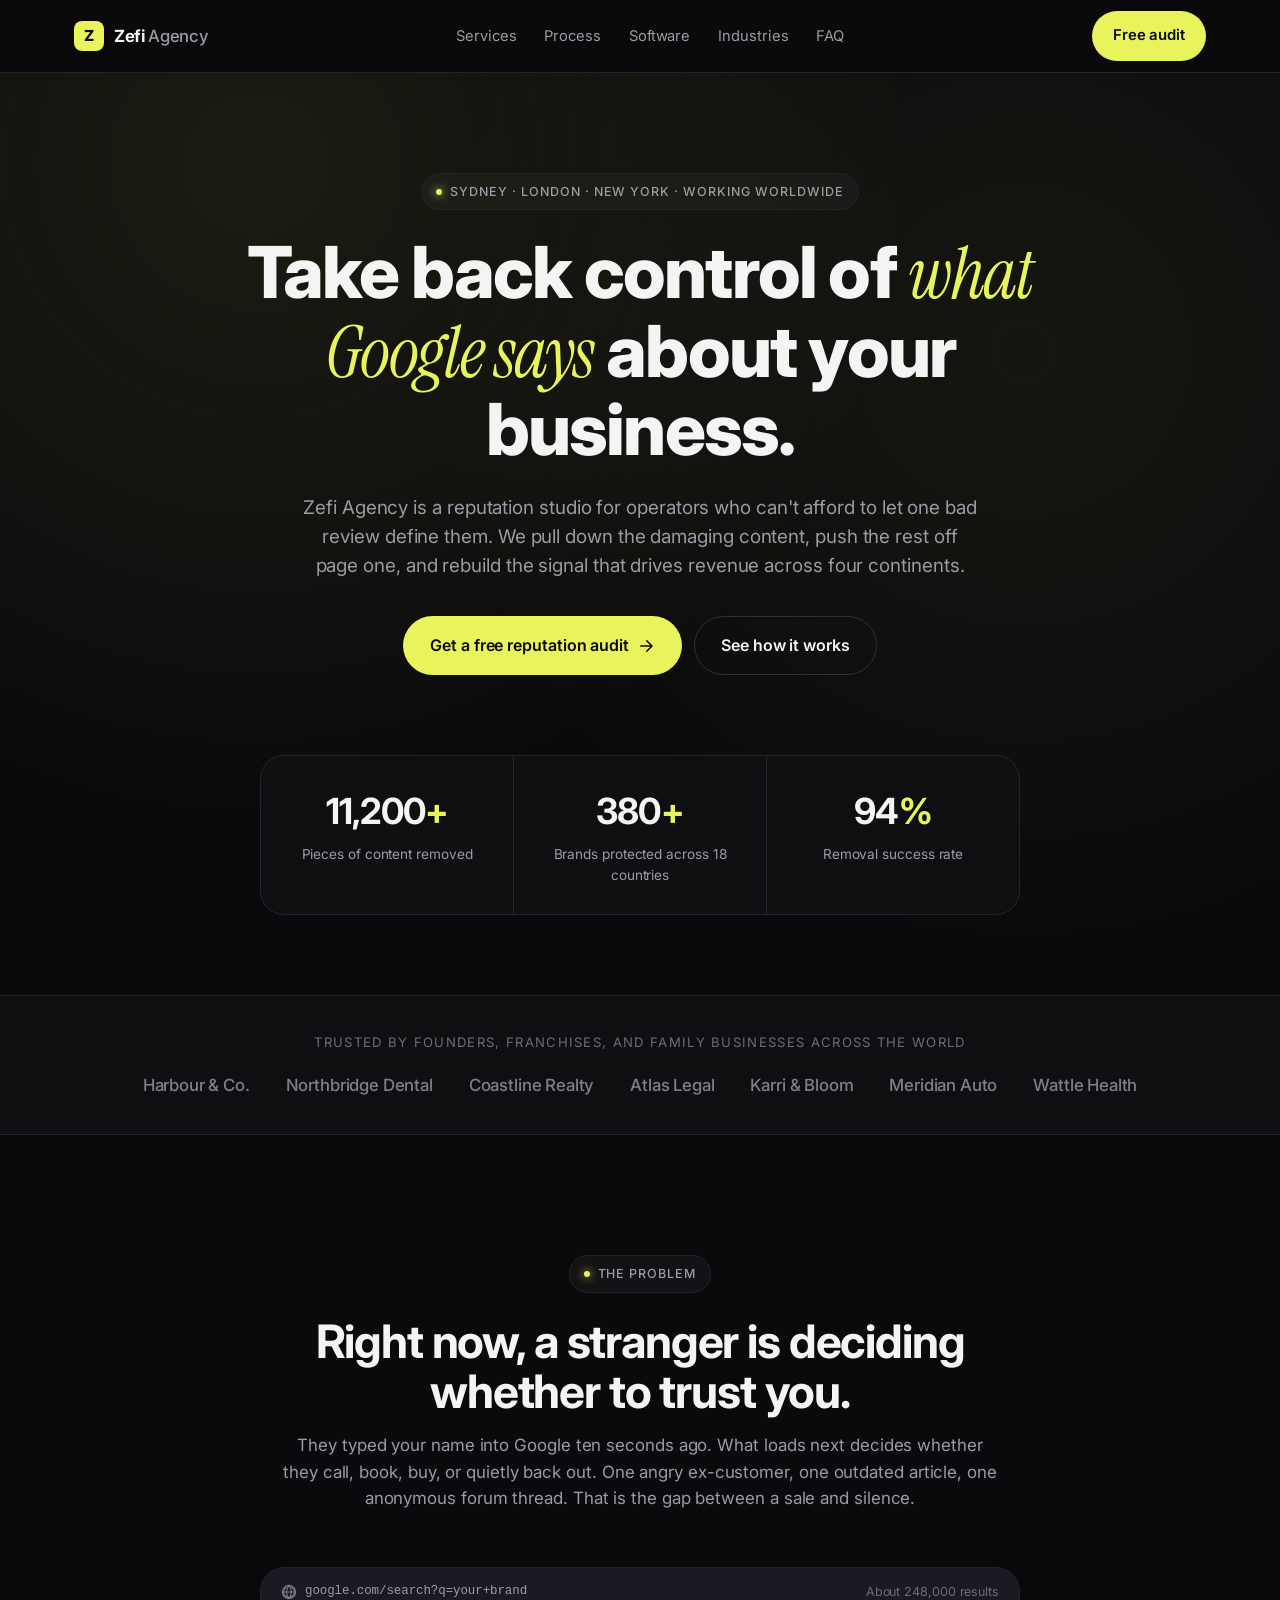
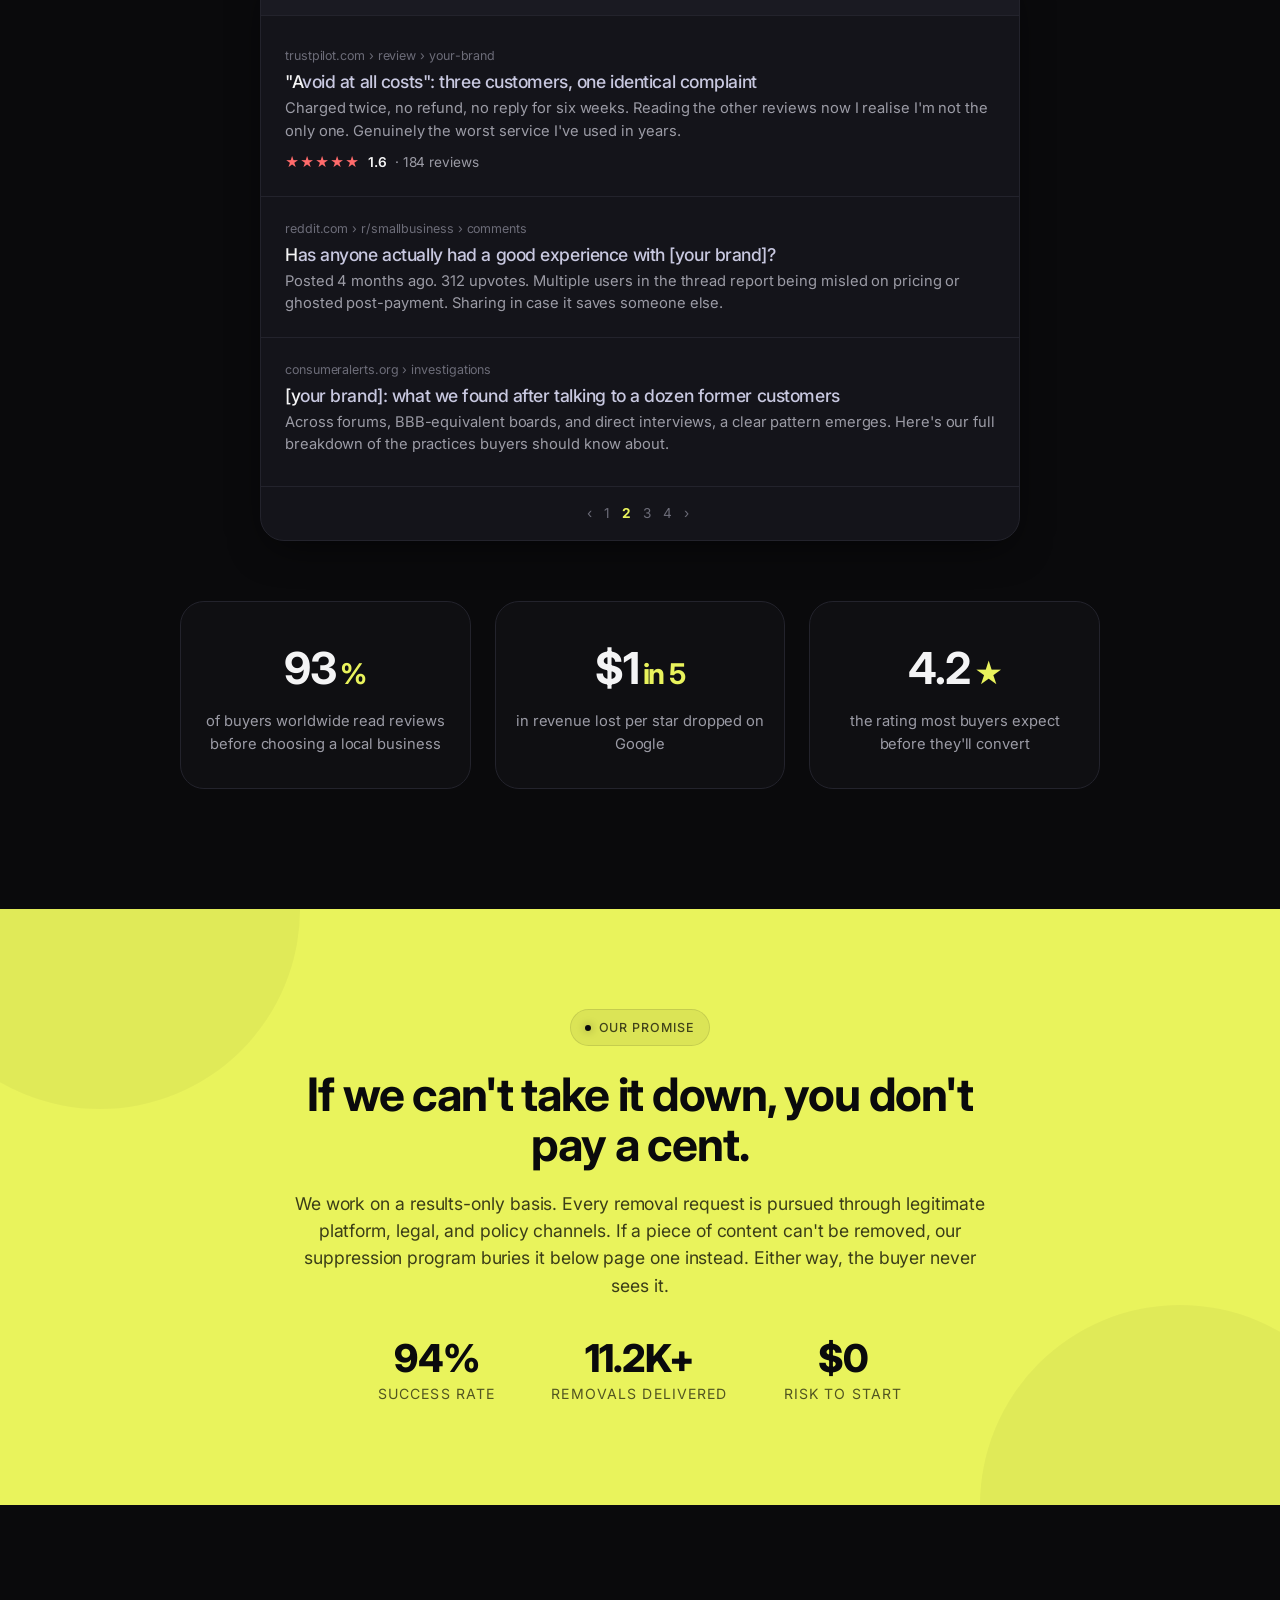
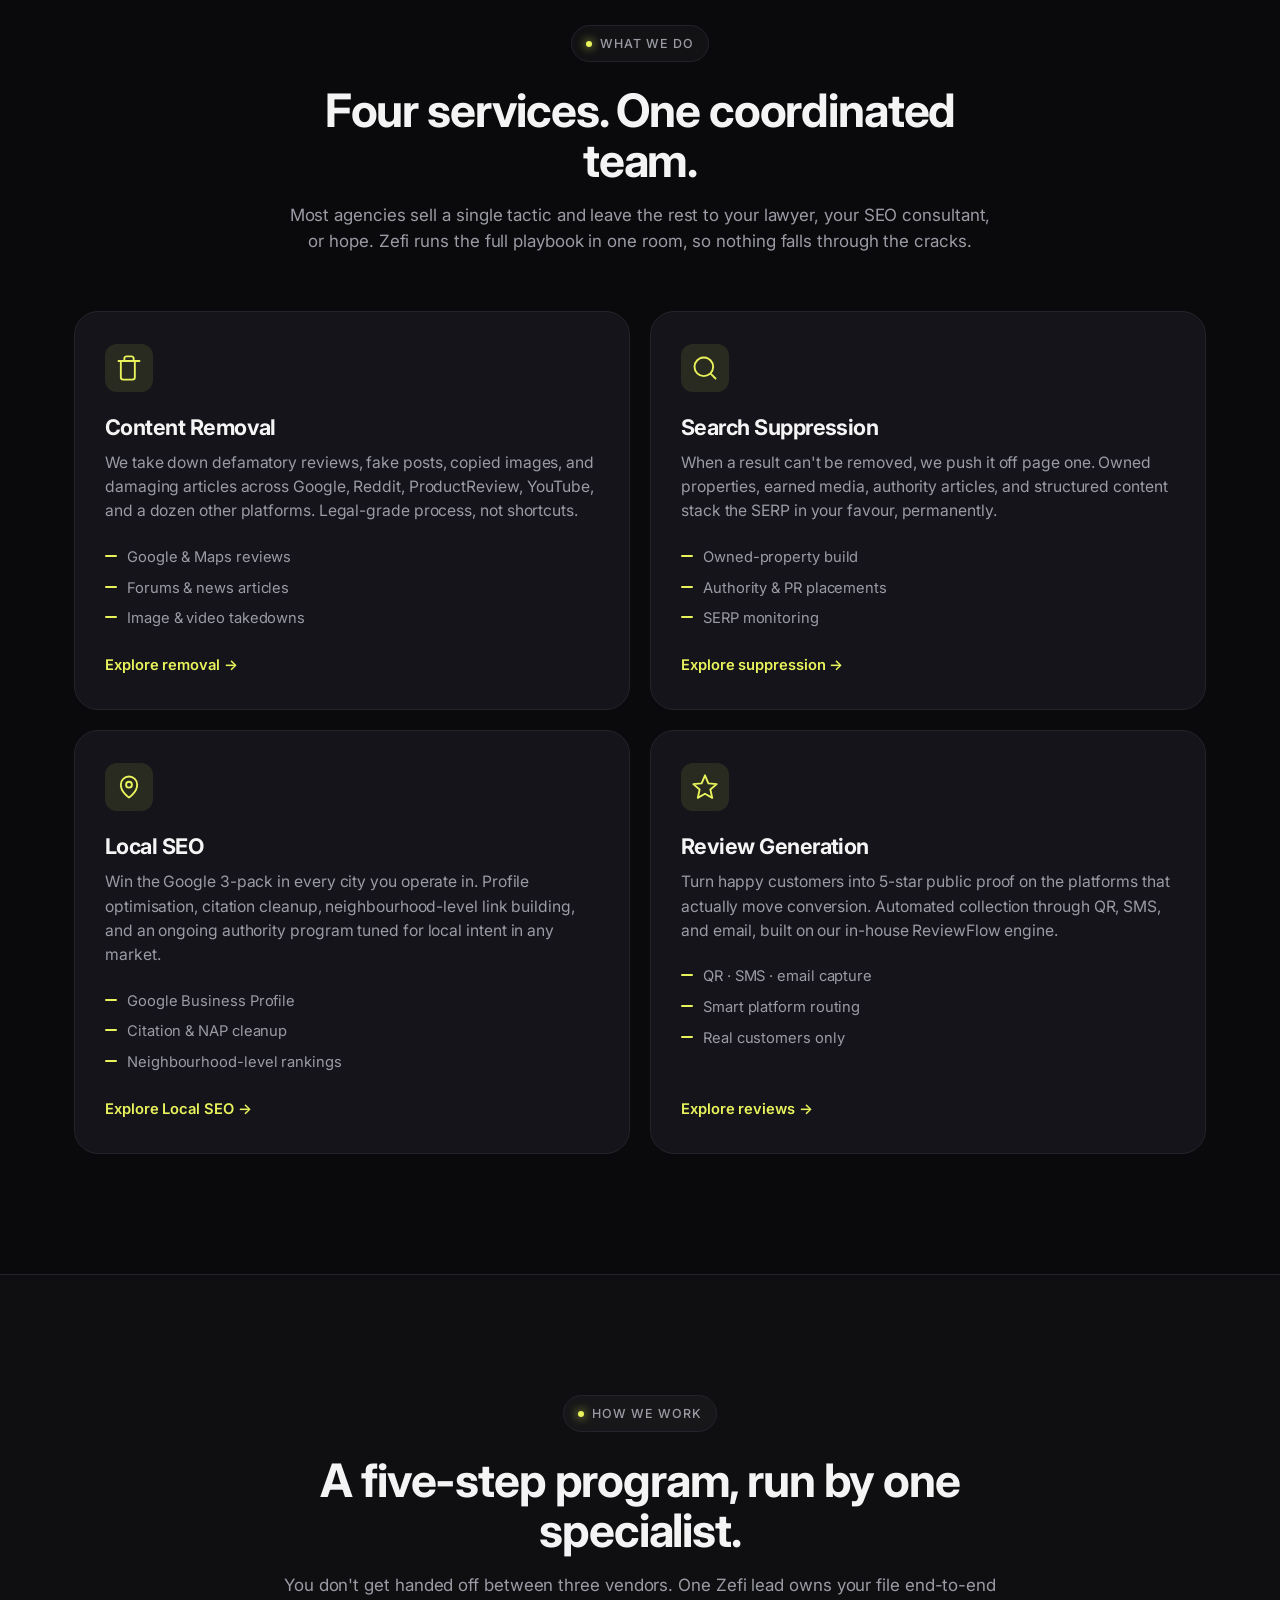
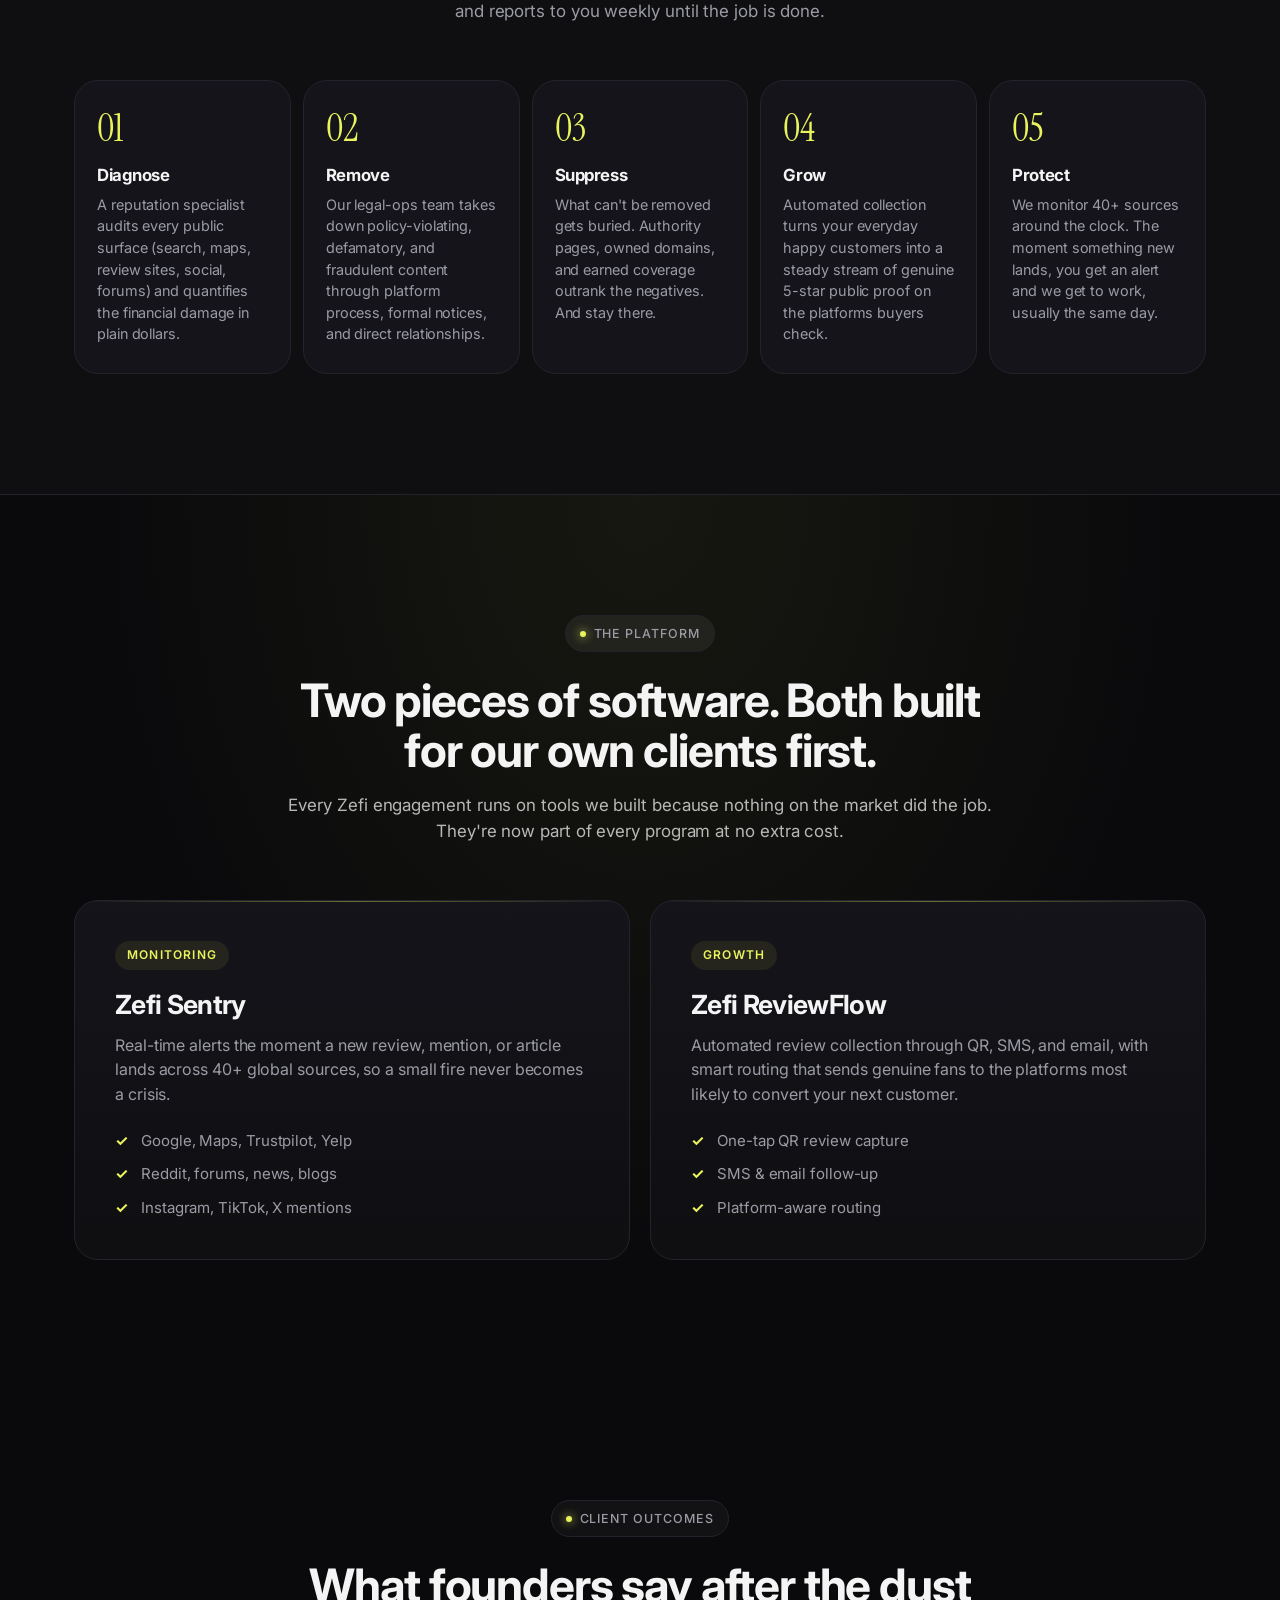
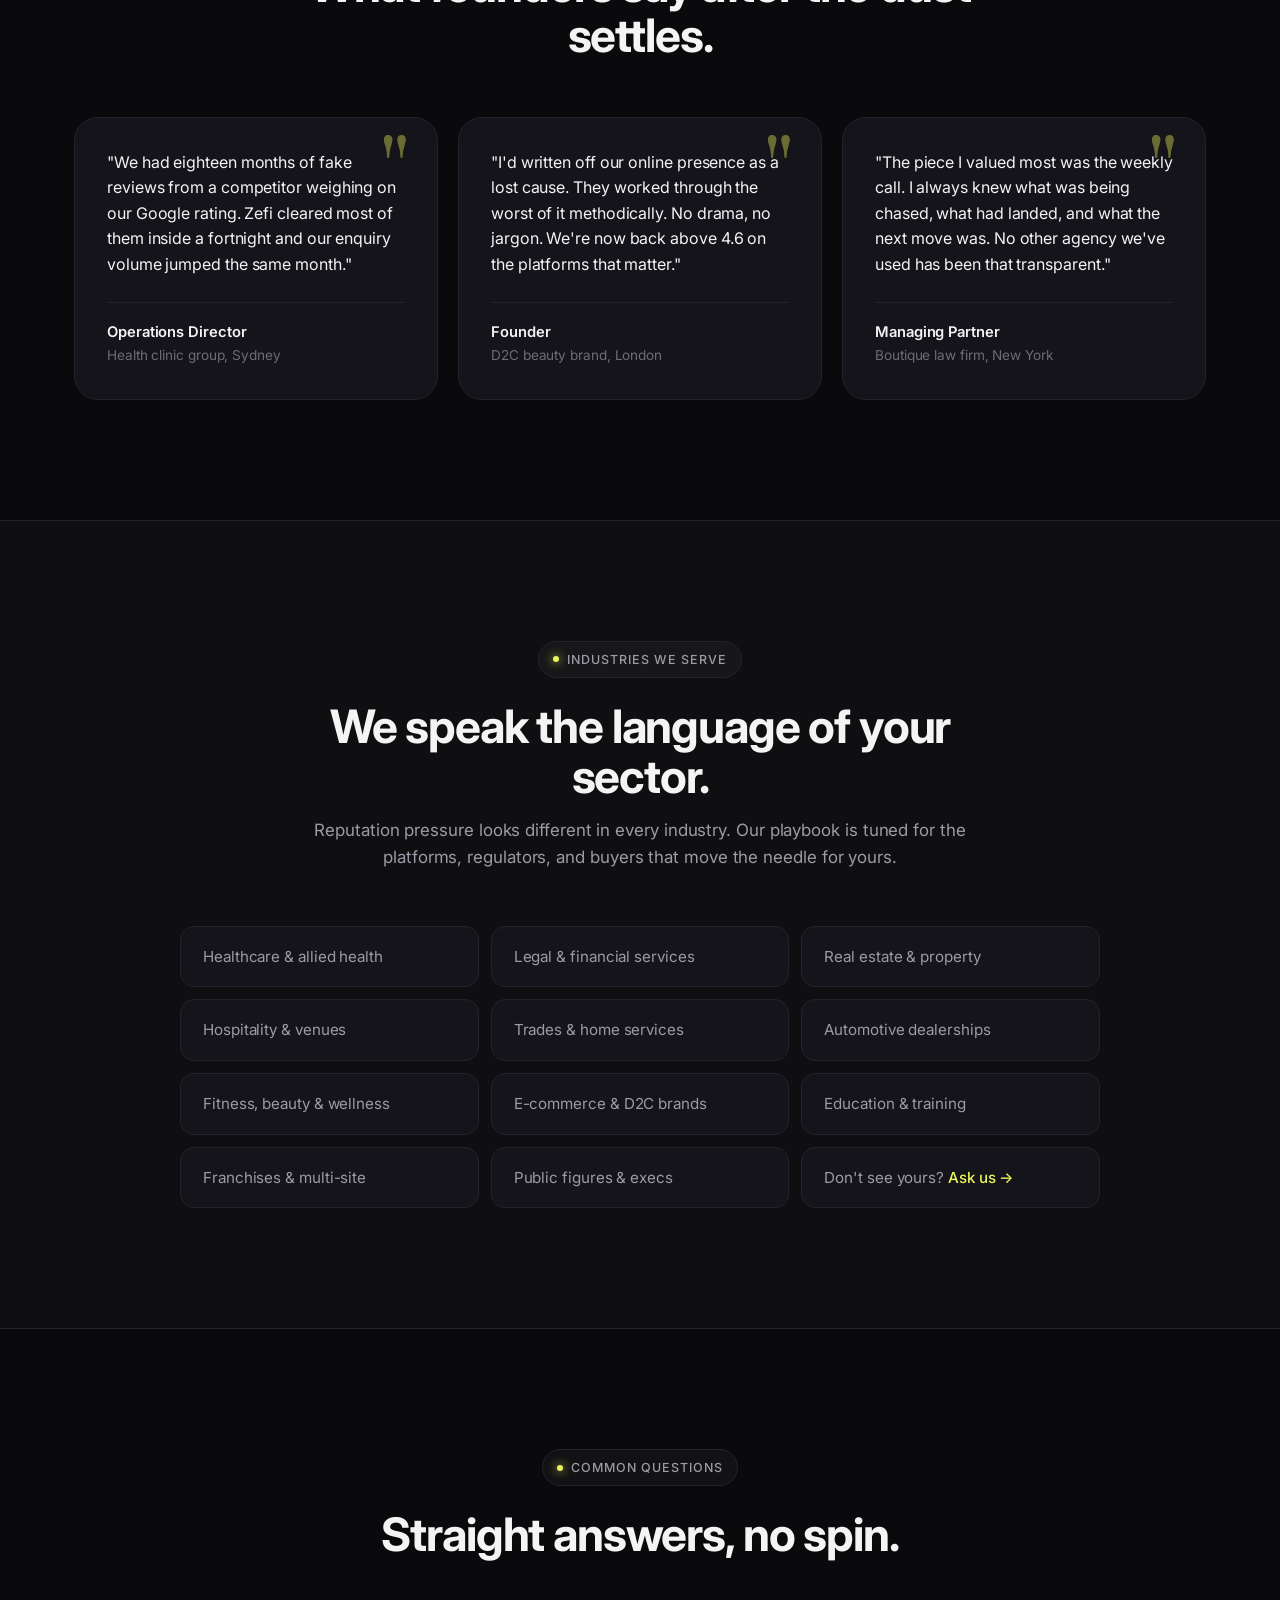
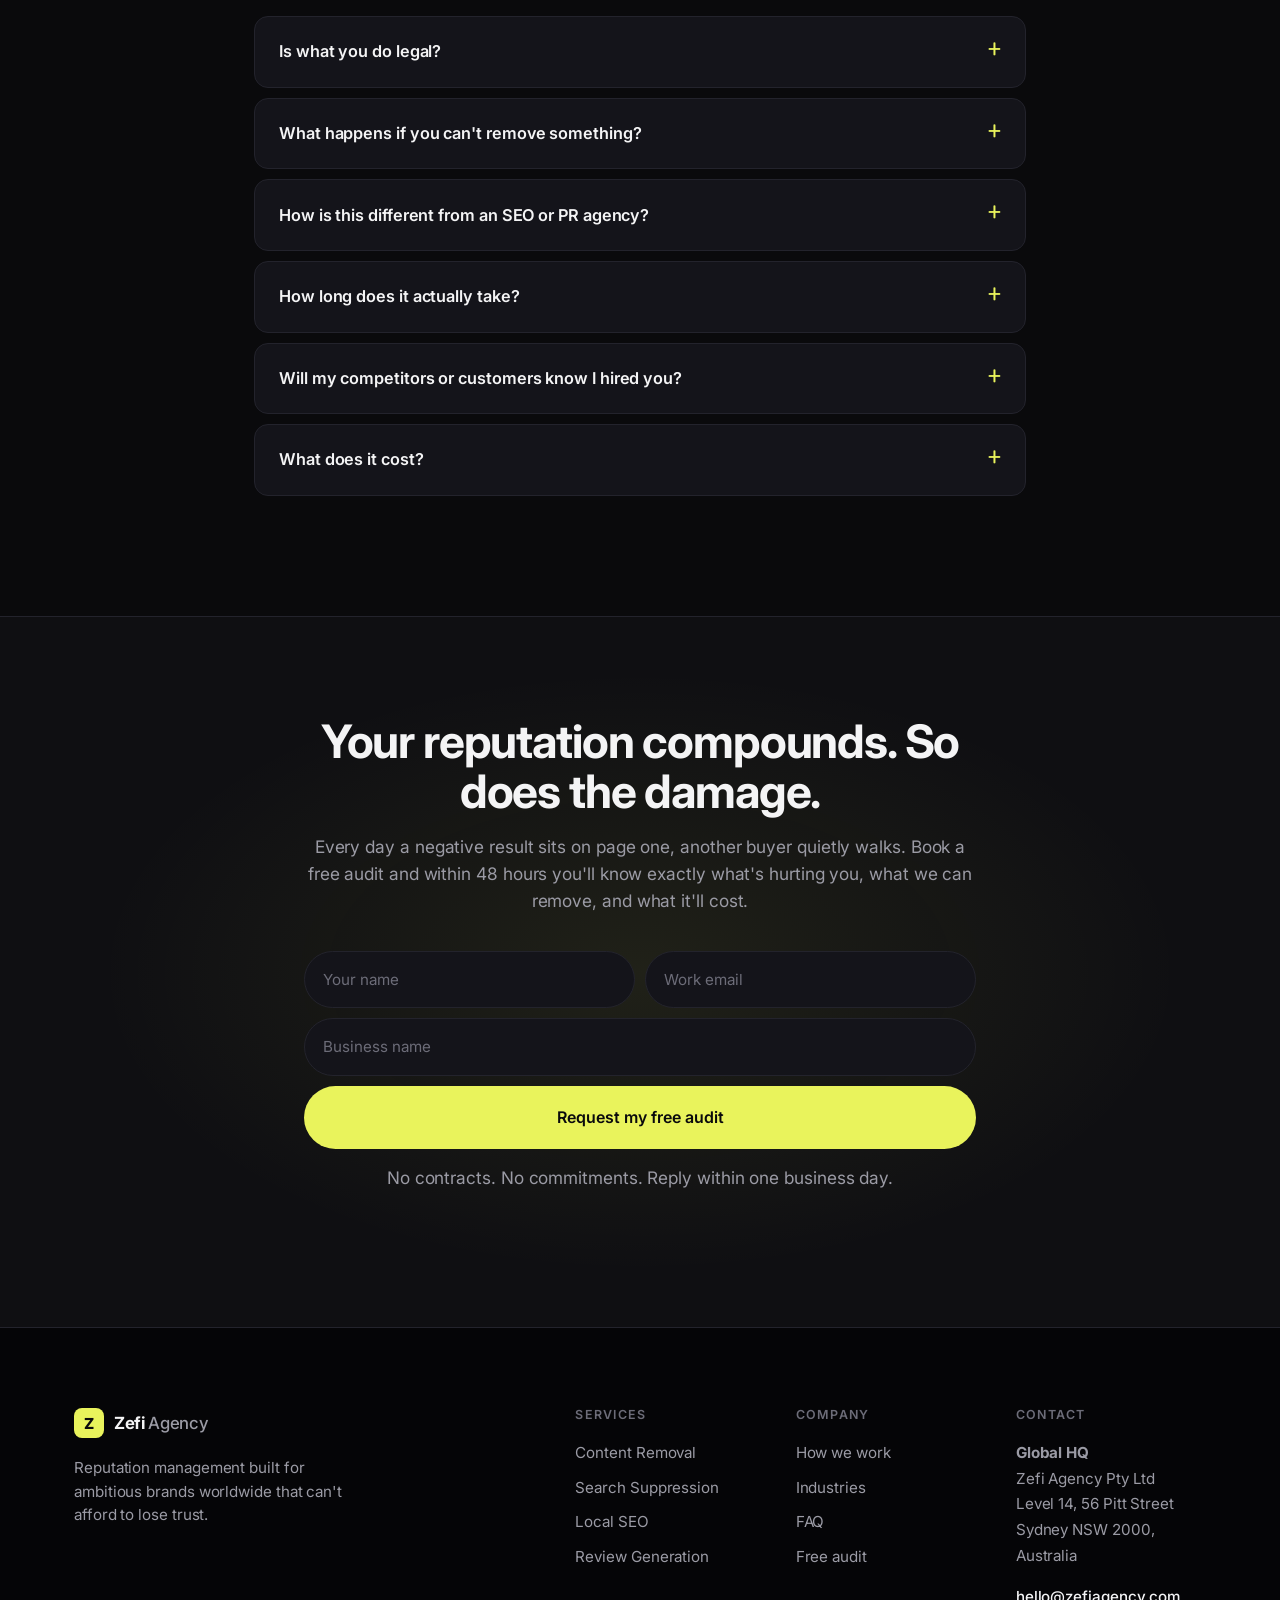
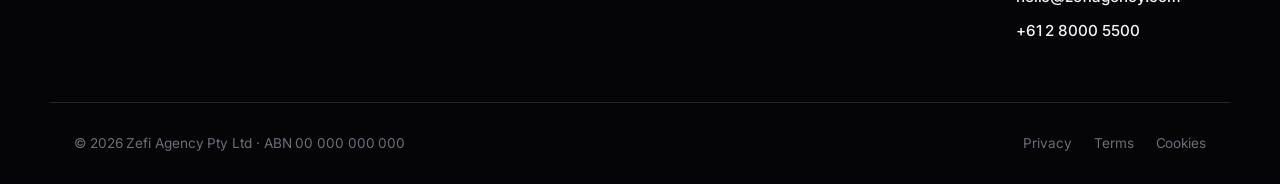
==== commit a9b3bcd6: "Polish copy, refine nav, and add audit form interaction - Replace em/en dashes throughout site copy " ====
--- a/index.html
+++ b/index.html
@@ -3,9 +3,9 @@
 <head>
   <meta charset="UTF-8" />
   <meta name="viewport" content="width=device-width, initial-scale=1.0" />
-  <title>Zefi Agency — Online Reputation Management Worldwide</title>
+  <title>Zefi Agency | Online Reputation Management Worldwide</title>
   <meta name="description" content="Zefi Agency removes harmful content, suppresses negative search results, and helps brands worldwide grow the trust that drives revenue. Sydney HQ, global reach." />
-  <meta property="og:title" content="Zefi Agency — Reputation Management" />
+  <meta property="og:title" content="Zefi Agency | Reputation Management" />
   <meta property="og:description" content="Remove. Suppress. Grow. Reputation management built for ambitious brands worldwide." />
   <meta name="theme-color" content="#0b0b0d" />
   <link rel="icon" type="image/svg+xml" href="data:image/svg+xml,%3Csvg xmlns='http://www.w3.org/2000/svg' viewBox='0 0 100 100'%3E%3Crect width='100' height='100' rx='22' fill='%23E9F35C'/%3E%3Ctext x='50%25' y='58%25' text-anchor='middle' font-family='Inter,Arial' font-size='58' font-weight='800' fill='%230b0b0d'%3EZ%3C/text%3E%3C/svg%3E" />
@@ -31,7 +31,6 @@
         <a href="#faq">FAQ</a>
       </nav>
       <div class="nav__cta">
-        <a href="#audit" class="btn btn--ghost">Sign in</a>
         <a href="#audit" class="btn btn--primary">Free audit</a>
       </div>
       <button class="nav__burger" aria-label="Open menu" id="burger">
@@ -53,8 +52,8 @@
       <p class="hero__sub">
         Zefi Agency is a reputation studio for operators who can't afford to
         let one bad review define them. We pull down the damaging content,
-        push the rest off page one, and rebuild the signal that actually
-        drives revenue — for clients on four continents.
+        push the rest off page one, and rebuild the signal that drives
+        revenue across four continents.
       </p>
       <div class="hero__ctas">
         <a href="#audit" class="btn btn--primary btn--lg">
@@ -106,7 +105,7 @@
         <p class="section-head__sub">
           They typed your name into Google ten seconds ago. What loads next
           decides whether they call, book, buy, or quietly back out. One angry
-          ex-customer, one outdated article, one anonymous forum thread — that
+          ex-customer, one outdated article, one anonymous forum thread. That
           is the gap between a sale and silence.
         </p>
       </div>
@@ -123,7 +122,7 @@
         <ul class="serp__results">
           <li>
             <div class="serp__crumb">trustpilot.com › review › your-brand</div>
-            <h4 class="serp__title">"Avoid at all costs" — three customers, one identical complaint</h4>
+            <h4 class="serp__title">"Avoid at all costs": three customers, one identical complaint</h4>
             <p class="serp__snippet">Charged twice, no refund, no reply for six weeks. Reading the other reviews now I realise I'm not the only one. Genuinely the worst service I've used in years.</p>
             <div class="serp__rating">
               <span class="stars">★★★★★</span>
@@ -134,7 +133,7 @@
           <li>
             <div class="serp__crumb">reddit.com › r/smallbusiness › comments</div>
             <h4 class="serp__title">Has anyone actually had a good experience with [your brand]?</h4>
-            <p class="serp__snippet">Posted 4 months ago — 312 upvotes. Multiple users in the thread report being misled on pricing or ghosted post-payment. Sharing in case it saves someone else.</p>
+            <p class="serp__snippet">Posted 4 months ago. 312 upvotes. Multiple users in the thread report being misled on pricing or ghosted post-payment. Sharing in case it saves someone else.</p>
           </li>
           <li>
             <div class="serp__crumb">consumeralerts.org › investigations</div>
@@ -169,9 +168,9 @@
       <h2>If we can't take it down, you don't pay a cent.</h2>
       <p>
         We work on a results-only basis. Every removal request is pursued
-        through legitimate platform, legal, and policy channels — and if a
-        piece of content can't be removed, our suppression program buries it
-        below page one instead. Either way, the buyer never sees it.
+        through legitimate platform, legal, and policy channels. If a piece
+        of content can't be removed, our suppression program buries it below
+        page one instead. Either way, the buyer never sees it.
       </p>
       <div class="guarantee__stats">
         <div><strong>94%</strong><span>Success rate</span></div>
@@ -190,7 +189,7 @@
         <p class="section-head__sub">
           Most agencies sell a single tactic and leave the rest to your
           lawyer, your SEO consultant, or hope. Zefi runs the full playbook in
-          one room — so nothing falls through the cracks.
+          one room, so nothing falls through the cracks.
         </p>
       </div>
 
@@ -203,8 +202,7 @@
           <p>
             We take down defamatory reviews, fake posts, copied images, and
             damaging articles across Google, Reddit, ProductReview, YouTube,
-            and a dozen other platforms — through legal-grade process, not
-            shortcuts.
+            and a dozen other platforms. Legal-grade process, not shortcuts.
           </p>
           <ul class="service__bullets">
             <li>Google &amp; Maps reviews</li>
@@ -222,7 +220,7 @@
           <p>
             When a result can't be removed, we push it off page one. Owned
             properties, earned media, authority articles, and structured
-            content stack the SERP in your favour — permanently.
+            content stack the SERP in your favour, permanently.
           </p>
           <ul class="service__bullets">
             <li>Owned-property build</li>
@@ -240,7 +238,7 @@
           <p>
             Win the Google 3-pack in every city you operate in. Profile
             optimisation, citation cleanup, neighbourhood-level link building,
-            and an ongoing authority program tuned for local intent — in any
+            and an ongoing authority program tuned for local intent in any
             market.
           </p>
           <ul class="service__bullets">
@@ -259,7 +257,7 @@
           <p>
             Turn happy customers into 5-star public proof on the platforms
             that actually move conversion. Automated collection through QR,
-            SMS, and email — built on our in-house ReviewFlow engine.
+            SMS, and email, built on our in-house ReviewFlow engine.
           </p>
           <ul class="service__bullets">
             <li>QR · SMS · email capture</li>
@@ -289,7 +287,7 @@
         <li class="step">
           <div class="step__num">01</div>
           <h3>Diagnose</h3>
-          <p>A reputation specialist audits every public surface — search, maps, review sites, social, forums — and quantifies the financial damage in plain dollars.</p>
+          <p>A reputation specialist audits every public surface (search, maps, review sites, social, forums) and quantifies the financial damage in plain dollars.</p>
         </li>
         <li class="step">
           <div class="step__num">02</div>
@@ -299,7 +297,7 @@
         <li class="step">
           <div class="step__num">03</div>
           <h3>Suppress</h3>
-          <p>What can't be removed gets buried. Authority pages, owned domains, and earned coverage outrank the negatives — and stay there.</p>
+          <p>What can't be removed gets buried. Authority pages, owned domains, and earned coverage outrank the negatives. And stay there.</p>
         </li>
         <li class="step">
           <div class="step__num">04</div>
@@ -309,7 +307,7 @@
         <li class="step">
           <div class="step__num">05</div>
           <h3>Protect</h3>
-          <p>We monitor 40+ sources around the clock. The moment something new lands, you get an alert and we get to work — usually the same day.</p>
+          <p>We monitor 40+ sources around the clock. The moment something new lands, you get an alert and we get to work, usually the same day.</p>
         </li>
       </ol>
     </div>
@@ -334,7 +332,7 @@
           <h3>Zefi Sentry</h3>
           <p>
             Real-time alerts the moment a new review, mention, or article
-            lands across 40+ global sources — so a small fire never becomes
+            lands across 40+ global sources, so a small fire never becomes
             a crisis.
           </p>
           <ul>
@@ -347,7 +345,7 @@
           <div class="soft-card__tag">Growth</div>
           <h3>Zefi ReviewFlow</h3>
           <p>
-            Automated review collection through QR, SMS, and email — with smart
+            Automated review collection through QR, SMS, and email, with smart
             routing that sends genuine fans to the platforms most likely to
             convert your next customer.
           </p>
@@ -384,8 +382,8 @@
         <figure class="quote">
           <blockquote>
             "I'd written off our online presence as a lost cause. They worked
-            through the worst of it methodically — no drama, no jargon — and
-            we're now back above 4.6 on the platforms that matter."
+            through the worst of it methodically. No drama, no jargon. We're
+            now back above 4.6 on the platforms that matter."
           </blockquote>
           <figcaption>
             <strong>Founder</strong>
@@ -449,7 +447,7 @@
         <details>
           <summary>Is what you do legal?</summary>
           <p>
-            Yes. Every removal is pursued through legitimate channels —
+            Yes. Every removal is pursued through legitimate channels:
             platform policy, defamation law, copyright notices, and direct
             platform relationships. We never use mass flagging, bots, or
             anything that could put your accounts at risk.
@@ -459,8 +457,8 @@
           <summary>What happens if you can't remove something?</summary>
           <p>
             If a removal isn't successful, you don't pay for that piece. For
-            content that can't legally come down — a legitimate news article,
-            for example — our suppression program pushes it below page one so
+            content that can't legally come down (a legitimate news article,
+            for example), our suppression program pushes it below page one so
             buyers in practice never see it. You're covered either way.
           </p>
         </details>
@@ -468,7 +466,7 @@
           <summary>How is this different from an SEO or PR agency?</summary>
           <p>
             SEO agencies suppress. PR firms generate coverage. Lawyers send
-            takedown notices. We do all three — under one roof, in one
+            takedown notices. We do all three. Under one roof, in one
             program, with one specialist owning your file. No handoffs, no
             blame games, no cracks for problems to fall through.
           </p>
@@ -476,10 +474,10 @@
         <details>
           <summary>How long does it actually take?</summary>
           <p>
-            Most Google reviews come down within 0–10 days. Reddit and forum
-            content typically resolves in 0–14 days. Suppression begins moving
-            within 30 days and locks in over 60–90 days. Genuine emergencies
-            get a same-day response.
+            Most Google reviews come down within 0 to 10 days. Reddit and
+            forum content typically resolves in 0 to 14 days. Suppression
+            begins moving within 30 days and locks in over 60 to 90 days.
+            Genuine emergencies get a same-day response.
           </p>
         </details>
         <details>
@@ -494,7 +492,7 @@
         <details>
           <summary>What does it cost?</summary>
           <p>
-            Removal is priced per successful takedown — you only pay for what
+            Removal is priced per successful takedown. You only pay for what
             actually comes down. Ongoing reputation programs are scoped
             monthly based on volume and risk. Every engagement starts with a
             free audit so you see the work and the price before you commit.
@@ -513,13 +511,31 @@
         walks. Book a free audit and within 48 hours you'll know exactly
         what's hurting you, what we can remove, and what it'll cost.
       </p>
-      <form class="cta__form" onsubmit="event.preventDefault(); this.querySelector('button').textContent='Sent — we\u2019ll be in touch'; this.querySelector('button').disabled = true;">
-        <input type="text" placeholder="Your name" required />
-        <input type="email" placeholder="Work email" required />
-        <input type="text" placeholder="Business name" required />
-        <button type="submit" class="btn btn--primary btn--lg">Request my free audit</button>
+      <form class="cta__form" id="auditForm" novalidate>
+        <input type="text" name="name" placeholder="Your name" required />
+        <input type="email" name="email" placeholder="Work email" required />
+        <input type="text" name="business" placeholder="Business name" required />
+        <button type="submit" class="btn btn--primary btn--lg" id="auditSubmit">
+          <span class="btn__label">Request my free audit</span>
+          <span class="btn__spinner" aria-hidden="true"></span>
+        </button>
       </form>
-      <p class="cta__fineprint">No contracts. No commitments. Reply within one business day.</p>
+
+      <div class="cta__success" id="auditSuccess" hidden>
+        <div class="cta__success-icon" aria-hidden="true">
+          <svg width="32" height="32" viewBox="0 0 24 24" fill="none">
+            <path d="M5 13l4 4L19 7" stroke="currentColor" stroke-width="2.5" stroke-linecap="round" stroke-linejoin="round"/>
+          </svg>
+        </div>
+        <h3>Audit request received.</h3>
+        <p>
+          Thanks <span id="auditName">there</span>. A reputation specialist
+          will be in touch within one business day with your audit and a
+          quote.
+        </p>
+      </div>
+
+      <p class="cta__fineprint" id="auditFineprint">No contracts. No commitments. Reply within one business day.</p>
     </div>
   </section>
 
--- a/styles.css
+++ b/styles.css
@@ -741,6 +741,60 @@
 .cta__fineprint { font-size: 0.85rem; color: var(--muted-2); }
 @media (max-width: 540px) { .cta__form { grid-template-columns: 1fr; } }
 
+/* Submit button: label + spinner */
+.cta__form button { position: relative; }
+.btn__label { display: inline-flex; align-items: center; gap: 8px; transition: opacity .2s; }
+.btn__spinner {
+  position: absolute;
+  top: 50%; left: 50%;
+  width: 20px; height: 20px;
+  margin: -10px 0 0 -10px;
+  border: 2px solid rgba(10,10,12,0.25);
+  border-top-color: #0a0a0c;
+  border-radius: 50%;
+  opacity: 0;
+  animation: spin .7s linear infinite;
+  transition: opacity .2s;
+}
+.cta__form button.is-loading { cursor: wait; }
+.cta__form button.is-loading .btn__label  { opacity: 0; }
+.cta__form button.is-loading .btn__spinner { opacity: 1; }
+.cta__form button:disabled { transform: none !important; }
+
+@keyframes spin {
+  to { transform: rotate(360deg); }
+}
+
+/* Form fade-out / success fade-in */
+.cta__form.is-leaving {
+  opacity: 0;
+  transform: translateY(-8px);
+  pointer-events: none;
+  transition: opacity .35s ease, transform .35s ease;
+}
+.cta__success {
+  max-width: 520px;
+  margin: 0 auto;
+  padding: 28px 24px;
+  background: var(--surface);
+  border: 1px solid var(--border);
+  border-radius: var(--radius-lg);
+  text-align: center;
+  animation: fadeUp .45s ease both;
+}
+.cta__success-icon {
+  width: 56px; height: 56px;
+  border-radius: 50%;
+  background: var(--accent);
+  color: #0a0a0c;
+  display: grid; place-items: center;
+  margin: 0 auto 16px;
+  box-shadow: 0 0 32px -4px rgba(233,243,92,0.5);
+}
+.cta__success h3 { margin-bottom: 8px; }
+.cta__success p { color: var(--muted); }
+.cta__success p span { color: var(--accent); font-weight: 600; }
+
 /* ========== FOOTER ========== */
 .footer {
   background: #050507;
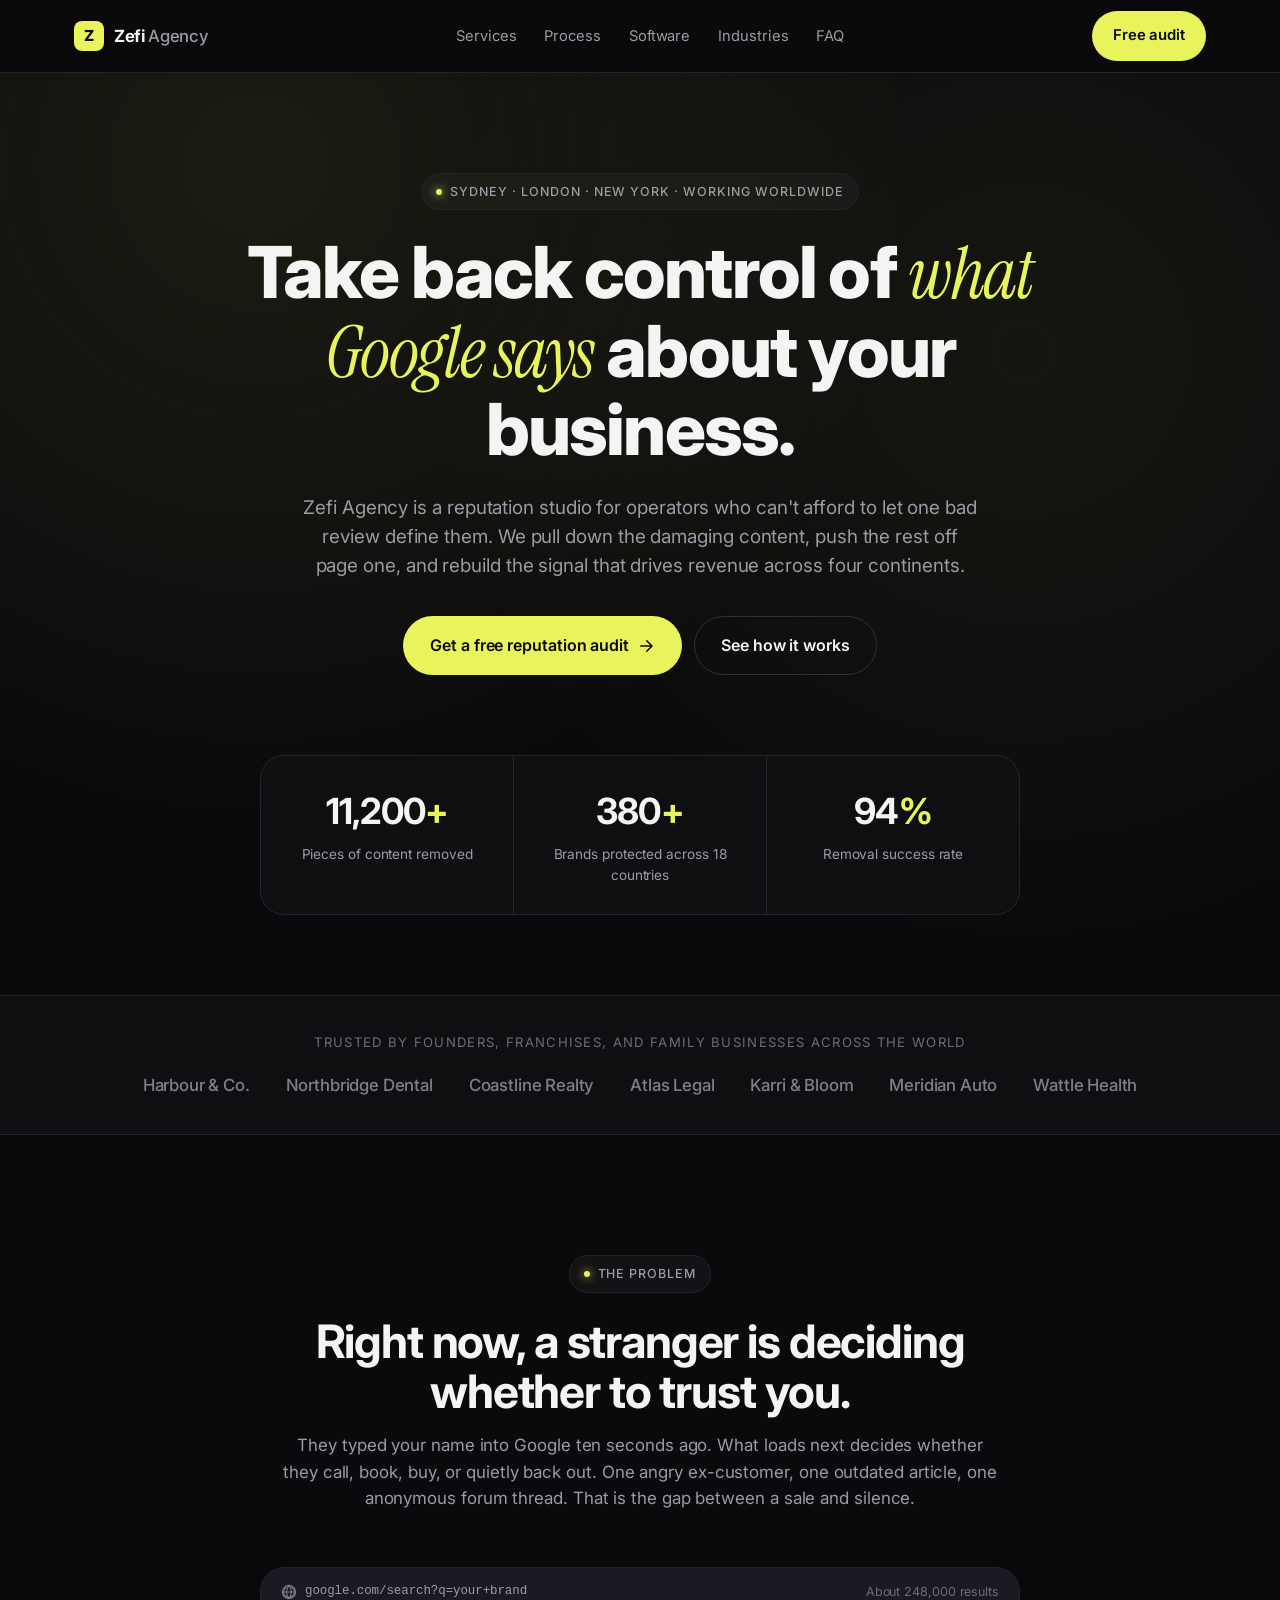
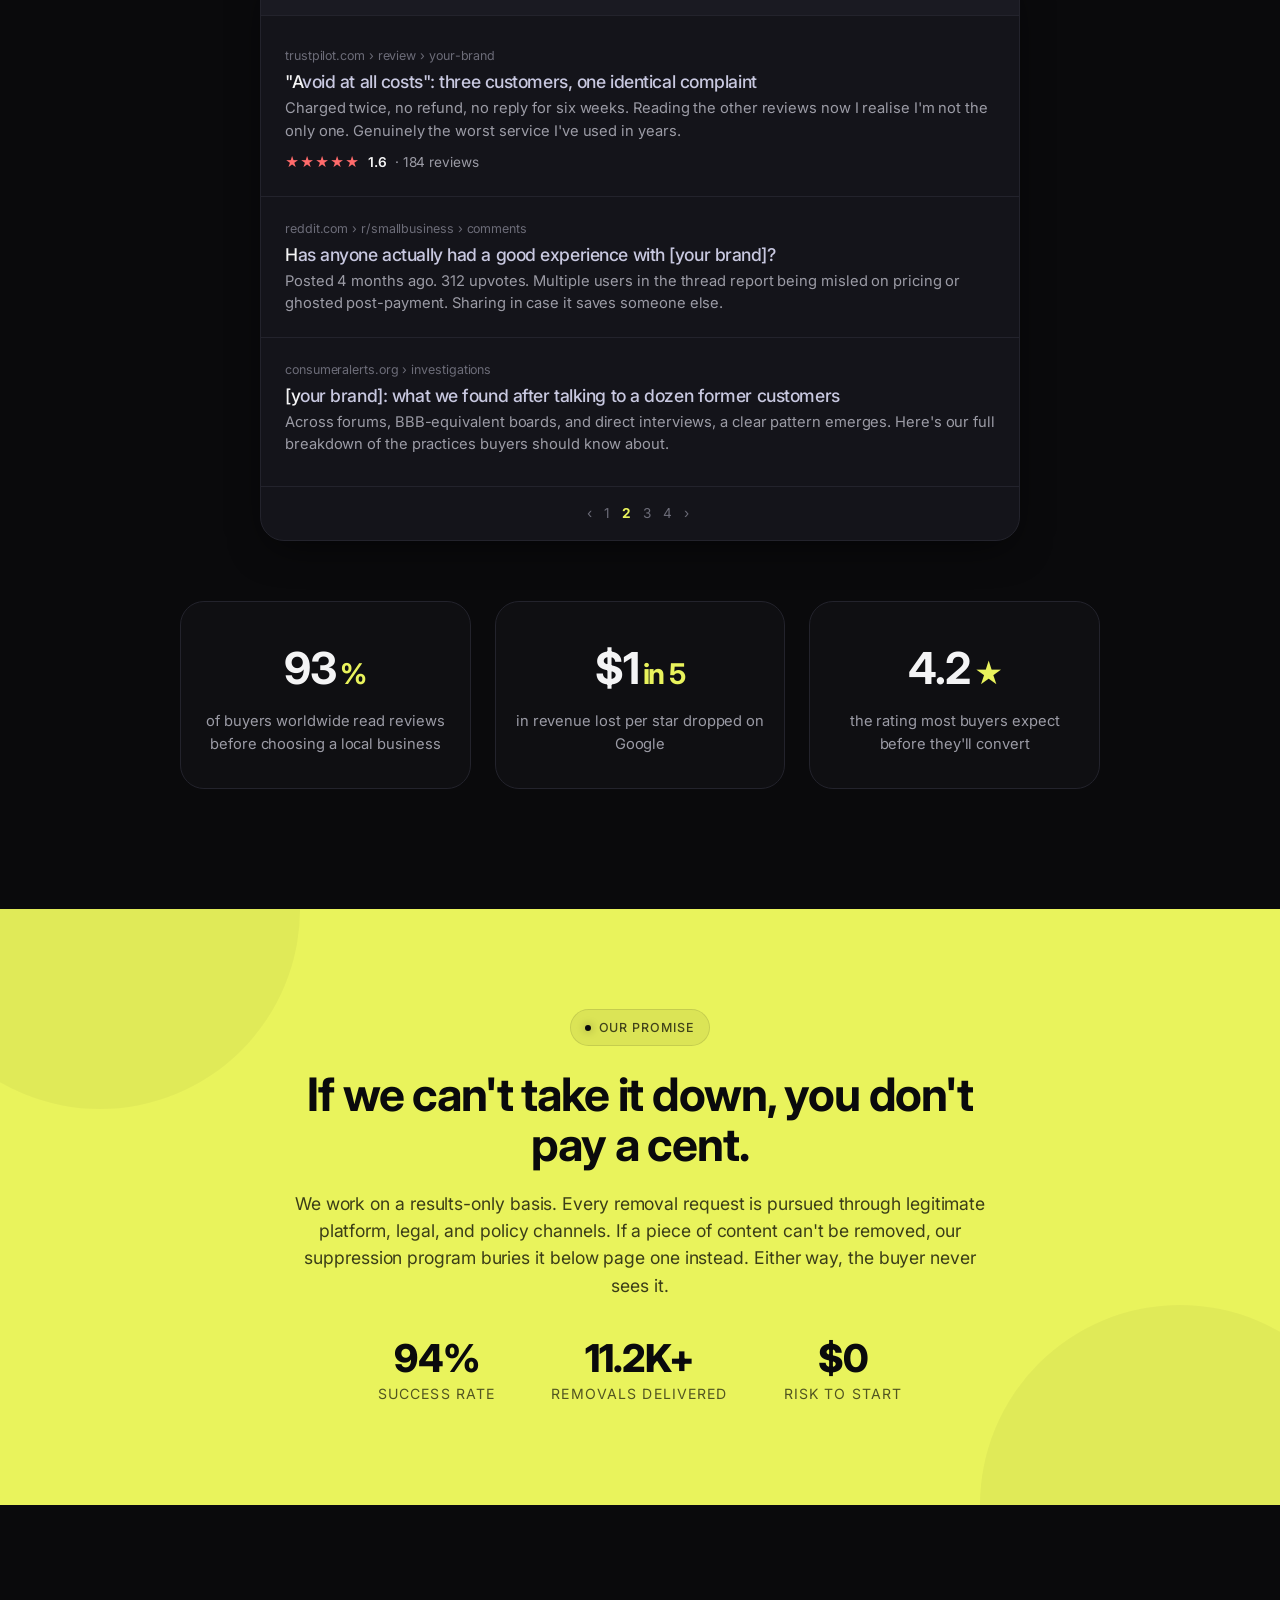
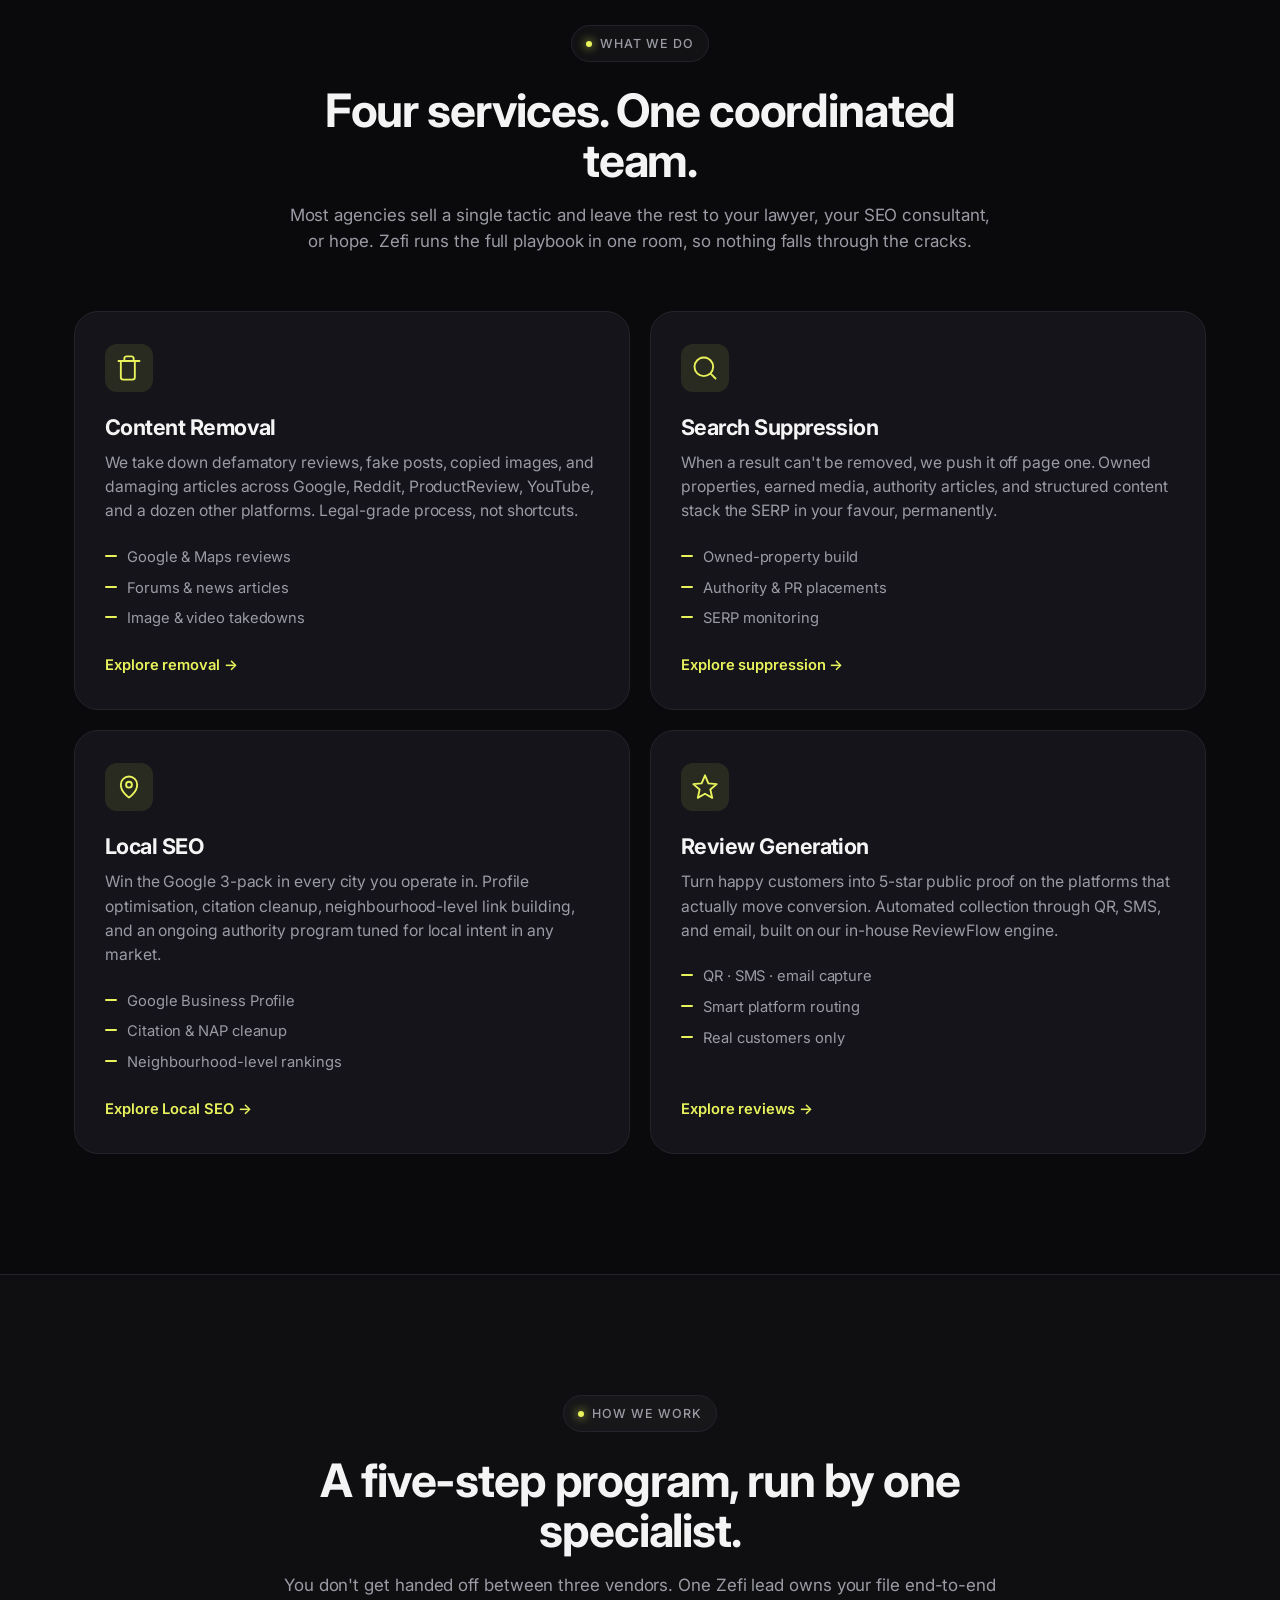
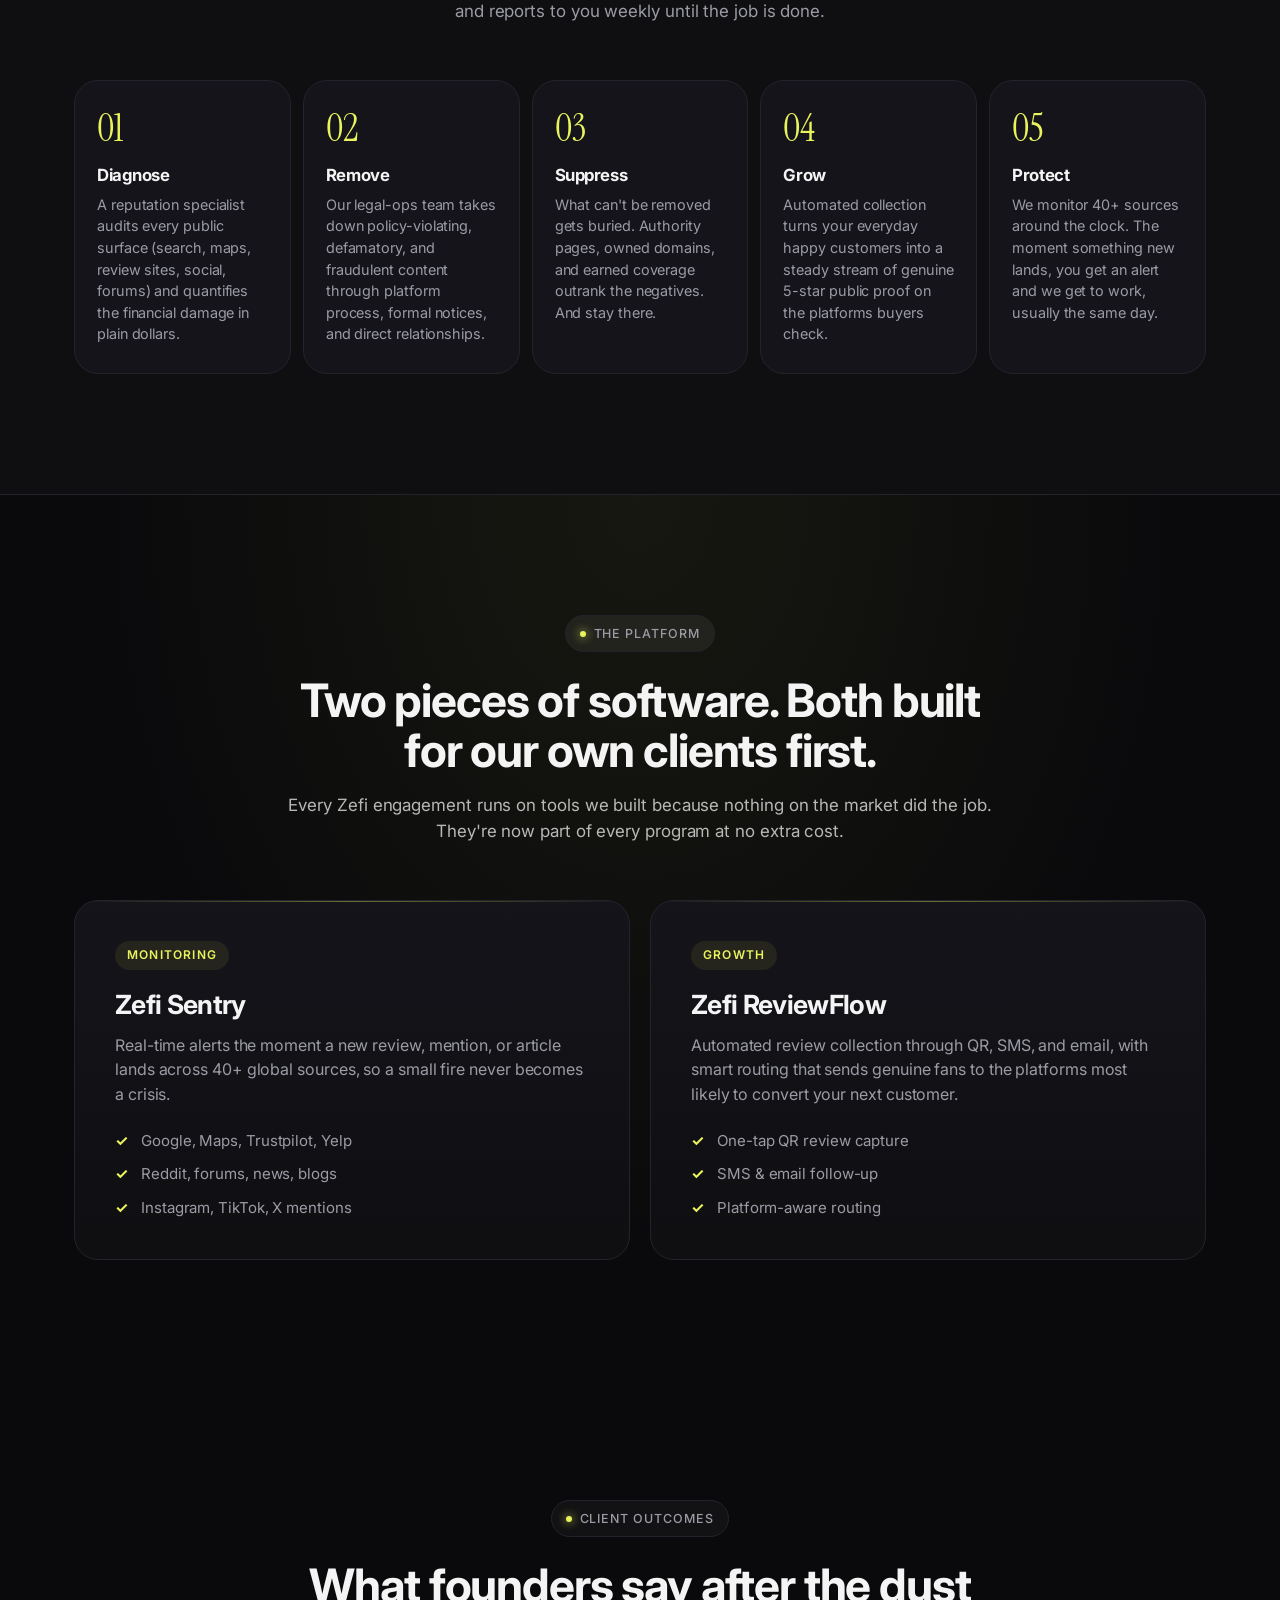
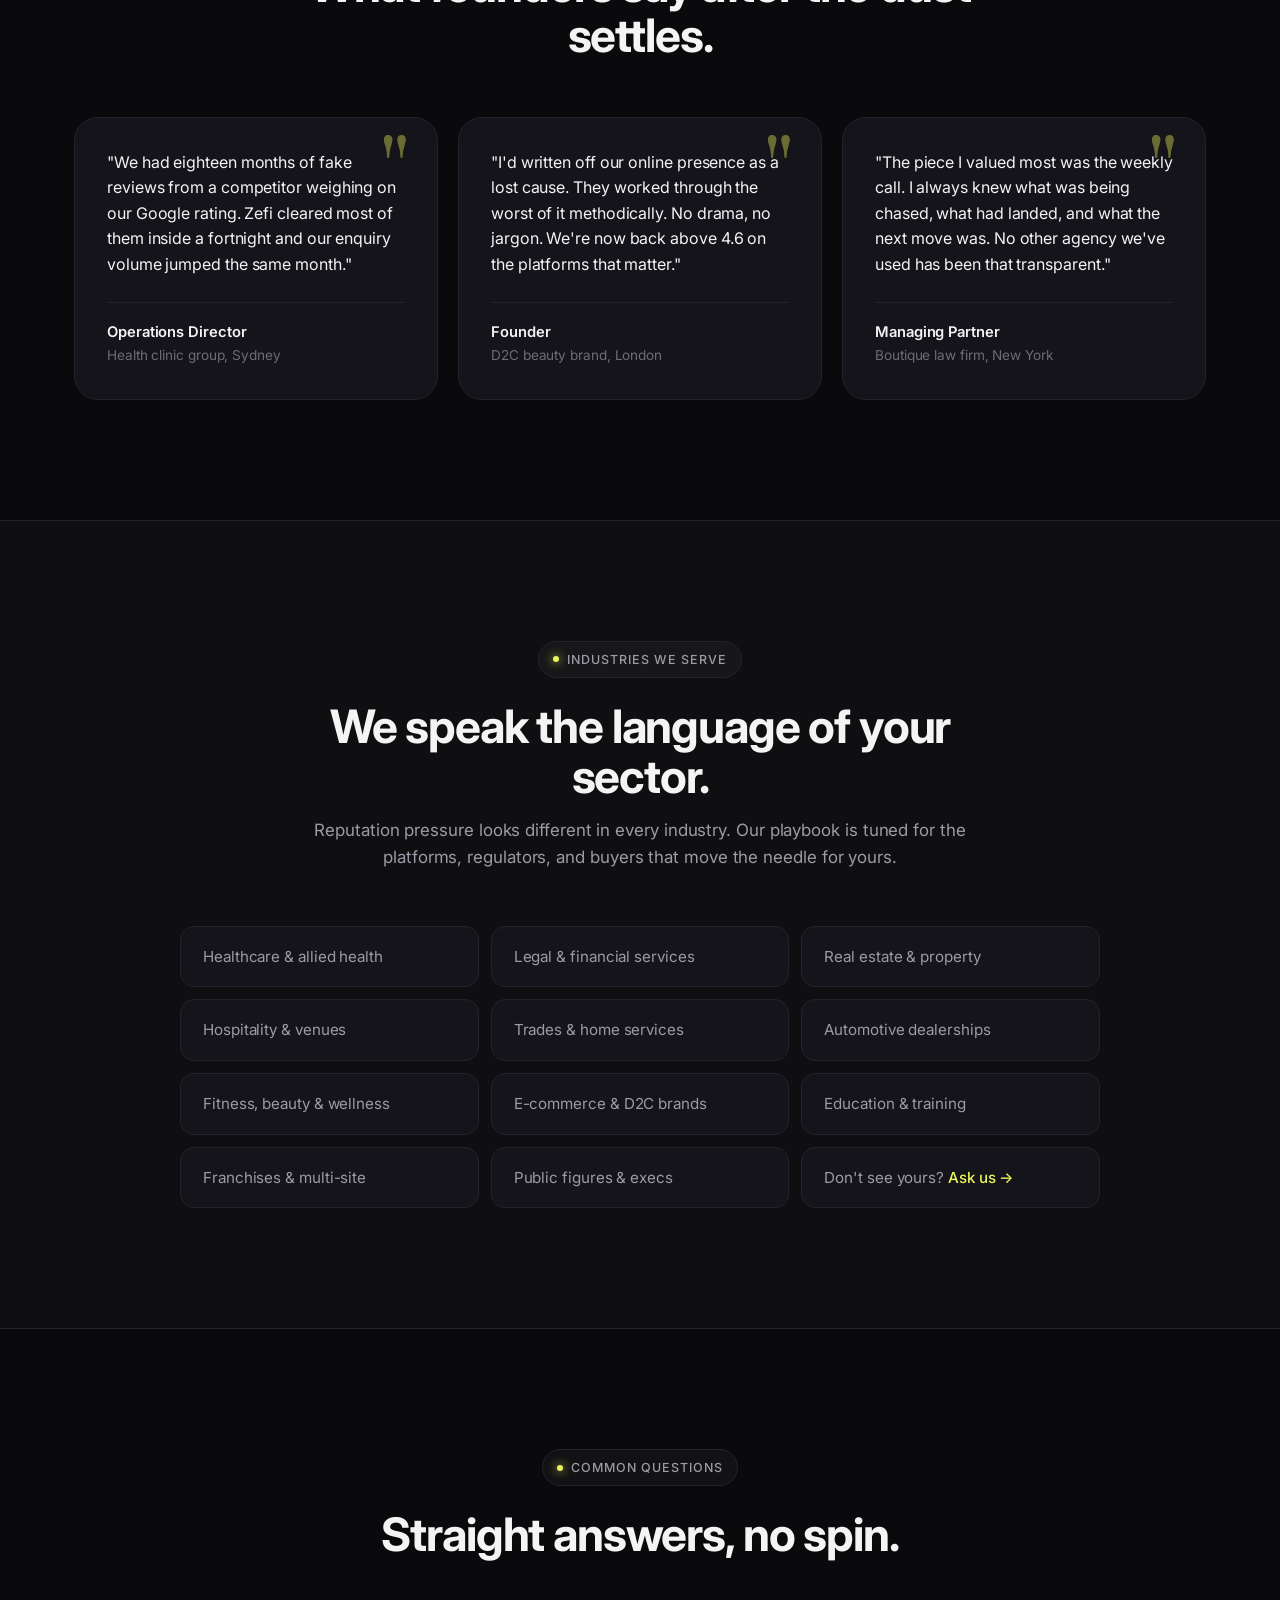
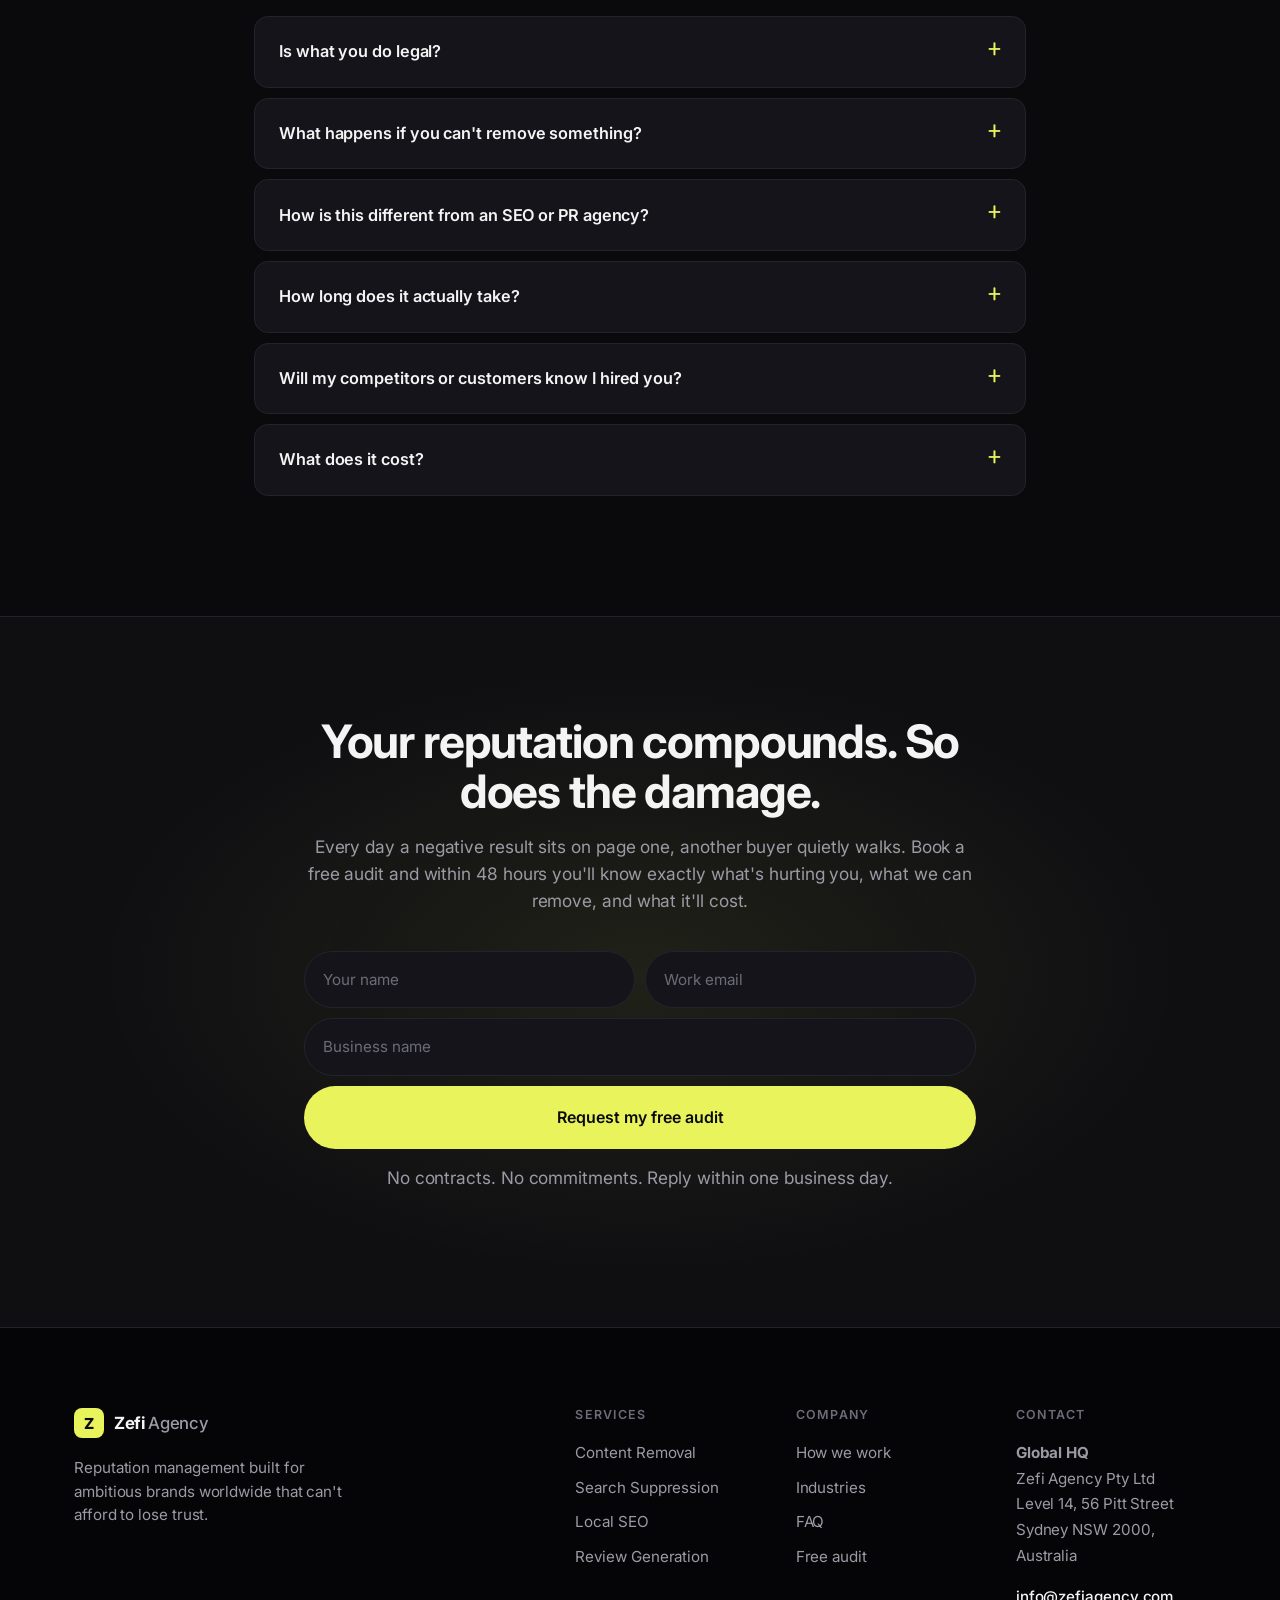
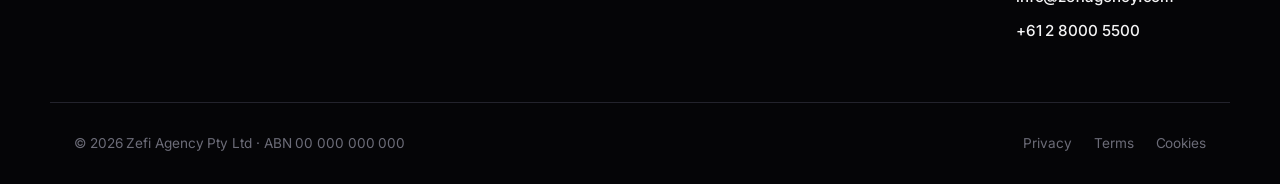
==== commit 88240278: "Update footer contact email to info@zefiagency.com Co-authored-by: Cursor <cursoragent@cursor.com>" ====
--- a/index.html
+++ b/index.html
@@ -581,7 +581,7 @@
             Sydney NSW 2000, Australia
           </address>
           <ul class="footer__contact">
-            <li><a href="mailto:hello@zefiagency.com">hello@zefiagency.com</a></li>
+            <li><a href="mailto:info@zefiagency.com">info@zefiagency.com</a></li>
             <li><a href="tel:+61280005500">+61 2 8000 5500</a></li>
           </ul>
         </div>
